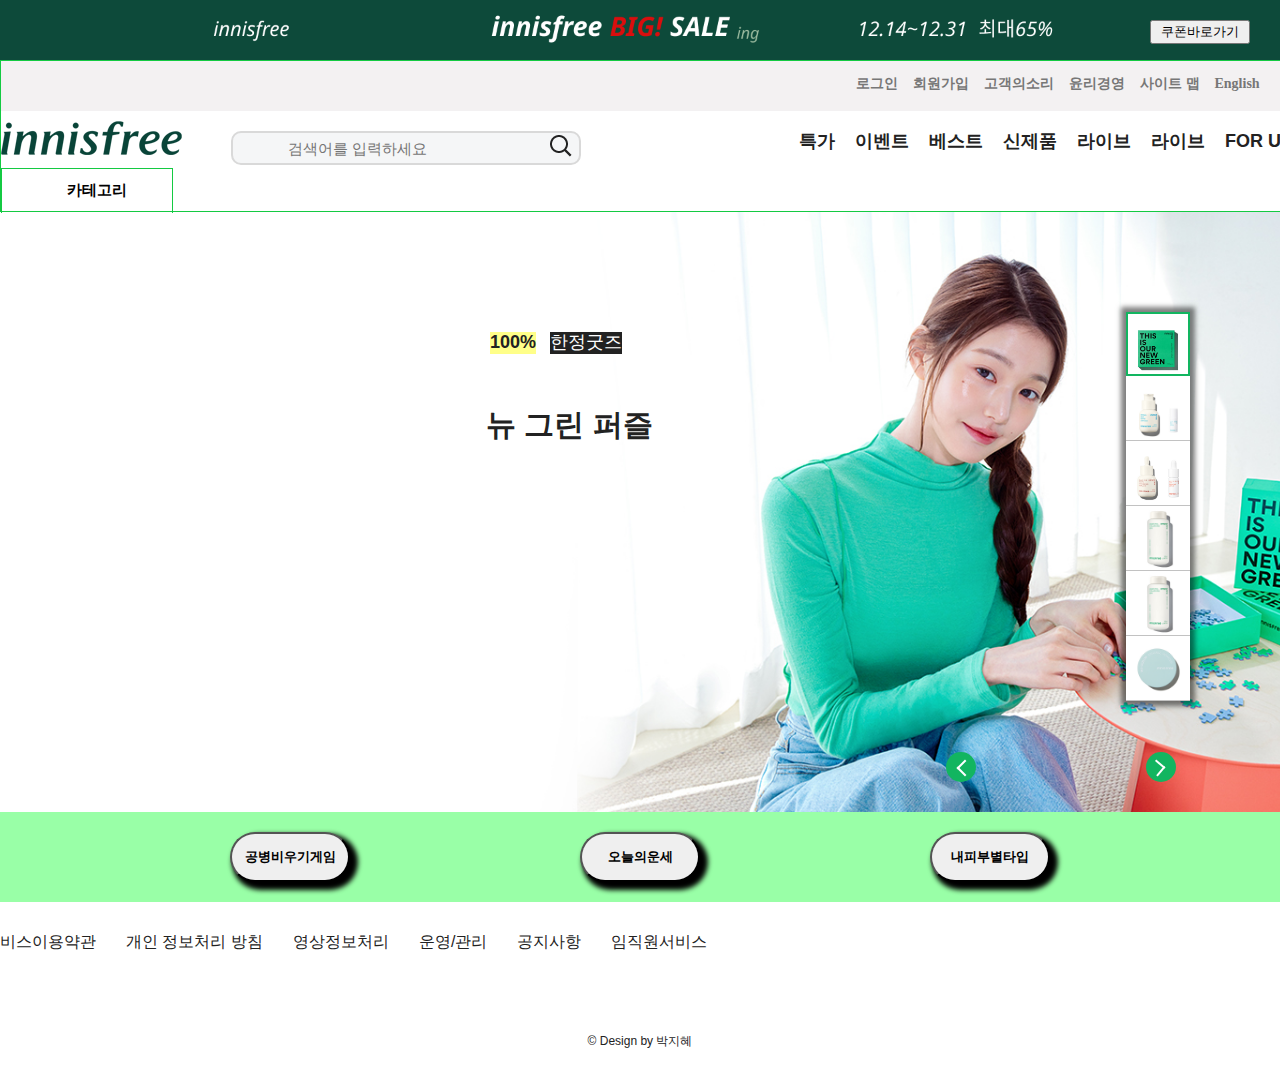
==== index.html @ afe7ece8 "innidfree 작업물" ====
<!DOCTYPE html>
<html lang="ko">
  <head>
    <meta charset="UTF-8" />
    <title>이니스프리</title>
    <link rel="stylesheet" href="./css/reset.css" />
    <link rel="stylesheet" href="./css/style.css" />
    <script src="https://code.jquery.com/jquery-1.12.4.min.js"></script>
    <script src="./js/function.js " defer></script>
    <style>
      @media screen and (max-width: 768px) {
        #wrap {
          display: none;
        }

        body:after {
          display: block;
          font-size: 24px;
          line-height: 100vh;
          text-align: center;
          content: "이 포트폴리오는 모바일을 지원하지 않습니다.";
        }
      }
    </style>
  </head>
  <body>
    <div id="wrap">
      <div class="baner">
        <a href="#">상단배너 </a>
        <button>쿠폰바로가기</button>
      </div>

      <!-- <div class="pop_up">
        <video class="video" height="180" width="288"muted autoplay loop playsinline>
          <source src="./images/video.mp4" type="video/mp4" />
        </video>
      </div>-->
      <header>
        <!-- <div class="bg_lnb"><a href="#">bg_lnb</a></div> -->

        <div class="container">
          <div class="snb-container">
            <ul class="snb">
              <li><a href="#">로그인</a></li>
              <li><a href="#">회원가입</a></li>
              <li><a href="#">고객의소리</a></li>
              <li><a href="#">윤리경영</a></li>
              <li><a href="#">사이트 맵</a></li>
              <li><a href="#">English</a></li>
            </ul>
          </div>

          <nav>
            <h1 class="logo"><a href="#">이니스프리</a></h1>

            <p class="search">
              <input
                placeholder="검색어를 입력하세요"
                type="search"
                name="id"
               value=""
              />

              <button></button>
           </p>

            <div class="main-gnb">
              <ul class="main-gnb-container">
                <li><a href="#">특가</a></li>
                <li><a href="#">이벤트</a></li>
                <li><a href="#">베스트</a></li>
                <li><a href="#">신제품</a></li>
                <li><a href="#">라이브</a></li>
                <li><a href="#">라이브</a></li>
                <li><a href="#">FOR U</a></li>
              </ul>
            </div>

            <div class="gnb-wrap">
              <a href="#"> 카테고리 </a>

              <ul class="gnb">
                <li class="type">
                  <a href="#">스킨케어</a>
                  <div class="lnb-wrap">
                    <a href="#">
                      <div class="info">
                        <p class="info-name">Best Pick</p>
                        <div class="tit-group">
                          <p class="tit-1">구달💛</p>
                          <p class="tit-2">잡티세럼</p>
                        </div>
                        <div class="price-group">
                          <p class="price-name">
                            "28,000"
                            <em>원</em>
                          </p>
                        </div>
                      </div>

                      <div class="info-img">
                        <img src="./images/이미지/32998_l_S_320.jpg" alt="#" />
                      </div>
                    </a>
                  </div>
                  <ol class="lnb">
                    <li>
                      <a href="#">
                        <span class="on">스킨/토너</span>
                      </a>
                    </li>
                    <li>
                      <a href="#"><span>에센스/세럼/앰플</span> </a>
                    </li>
                    <li>
                      <a href="#"><span>로션/크림</span></a>
                    </li>
                    <li>
                      <a href="#"><span>선케어</span></a>
                    </li>
                    <li>
                      <a href="#"><span>클렌징</span></a>
                    </li>
                    <li>
                      <a href="#"><span>팩/마스크</span></a>
                    </li>
                    <li>
                      <a href="#"><span>립/아이케어</span></a>
                    </li>
                    <li>
                      <a href="#"><span>오일/마사지</span></a>
                    </li>
                    <li>
                      <a href="#"><span>기획세트</span></a>
                    </li>
                    <li>
                      <a href="#"><span>기타</span></a>
                    </li>
                  </ol>
                </li>

                <li class="type">
                  <a href="#">메이크업</a>
                  <div class="lnb-wrap">
                    <a href="#">
                      <div class="info">
                        <p class="info-name">Best Pick</p>
                        <div class="tit-group">
                          <p class="tit-1">구달💛</p>
                          <p class="tit-2">잡티세럼</p>
                        </div>
                        <div class="price-group">
                          <p class="price-name">
                            "28,000"
                            <em>원</em>
                          </p>
                        </div>
                      </div>

                      <div class="info-img">
                        <img src="./images/이미지/29302_l_S_320.jpg" alt="#" />
                      </div>
                    </a>
                  </div>

                  <ol class="lnb">
                    <li><a href="#">매장찾기</a></li>
                    <li><a href="#">임대제안</a></li>
                  </ol>
                </li>

                <li class="type">
                  <a href="#">남성</a>
                  <div class="lnb-wrap">
                    <a href="#">
                      <div class="info">
                        <p class="info-name">Best Pick</p>
                        <div class="tit-group">
                          <p class="tit-1">구달💛</p>
                          <p class="tit-2">잡티세럼</p>
                        </div>
                        <div class="price-group">
                          <p class="price-name">
                            "28,000"
                            <em>원</em>
                          </p>
                        </div>
                      </div>

                      <div class="info-img">
                        <img src="./images/이미지/34177_p_S_320.jpg" alt="#" />
                      </div>
                    </a>
                  </div>
                  <ol class="lnb">
                    <li><a href="#">딜리버리</a></li>
                  </ol>
                </li>

                <li class="type">
                  <a href="#">헤어/바디</a>
                  <div class="lnb-wrap">
                    <a href="#">
                      <div class="info">
                        <p class="info-name">Best Pick</p>
                        <div class="tit-group">
                          <p class="tit-1">구달💛</p>
                          <p class="tit-2">잡티세럼</p>
                        </div>
                        <div class="price-group">
                          <p class="price-name">
                            "28,000"
                            <em>원</em>
                          </p>
                        </div>
                      </div>

                      <div class="info-img">
                        <img src="./images/이미지/33097_l_S_320.jpg" alt="#" />
                      </div>
                    </a>
                  </div>
                  <ol class="lnb">
                    <li><a href="#">진행 이벤트</a></li>
                    <li><a href="#">종료 이벤트</a></li>
                    <li><a href="#">당첨자 발표</a></li>
                    <li><a href="#">제휴 서비스</a></li>
                  </ol>
                </li>

                <li class="type">
                  <a href="#">기획/세트</a>
                  <div class="lnb-wrap">
                    <a href="#">
                      <div class="info">
                        <p class="info-name">Best Pick</p>
                        <div class="tit-group">
                          <p class="tit-1">구달💛</p>
                          <p class="tit-2">잡티세럼</p>
                        </div>
                        <div class="price-group">
                          <p class="price-name">
                            "28,000"
                            <em>원</em>
                          </p>
                        </div>
                      </div>

                      <div class="info-img">
                        <img src="./images/이미지/32998_l_S_320.jpg" alt="#" />
                      </div>
                    </a>
                  </div>
                  <ol class="lnb">
                    <li><a href="#">도넛극장</a></li>
                    <li><a href="#">브랜드스토리</a></li>
                    <li><a href="#">브랜드영상</a></li>
                    <li><a href="#">공지사항</a></li>
                  </ol>
                </li>

                <li class="type">
                  <a href="#">미용소품</a>
                  <div class="lnb-wrap">
                    <a href="#">
                      <div class="info">
                        <p class="info-name">Best Pick</p>
                        <div class="tit-group">
                          <p class="tit-1">구달💛</p>
                          <p class="tit-2">잡티세럼</p>
                        </div>
                        <div class="price-group">
                          <p class="price-name">
                            "28,000"
                            <em>원</em>
                          </p>
                        </div>
                      </div>

                      <div class="info-img">
                        <img src="./images/이미지/33016_l_S_320.jpg" alt="#" />
                      </div>
                    </a>
                  </div>
                  <ol class="lnb">
                    <li><a href="#">설문조사</a></li>
                    <li><a href="#">설문운영점</a></li>
                  </ol>
                </li>
              </ul>
            </div>
          </nav>
        </div>
      </header>

      <section>
        <article class="slides">
          <div class="slides">
            <div class="slides-container">
              <p>
                <a href="#" class="tit">
                  <span>
                    <strong>100%</strong>
                    <span class="tit2">한정굿즈</span>
                  </span>
                </a>
              </p>
              <p>
                <a href="#" class="tit">
                  <span>
                    <strong>100%</strong>
                    <span>시카앰플</span>
                  </span>
                </a>
              </p>
              <p>
                <a href="#" class="tit">
                  <span>
                    <strong>100%</strong>
                    <span>인핸싱 앰플</span>
                  </span>
                </a>
              </p>
              <p>
                <a href="#" class="tit">
                  <span>
                    <strong>100%</strong>
                    <span>그린티</span>
                  </span>
                </a>
              </p>
              <p>
                <a href="#" class="tit">
                  <span>
                    <strong>100%</strong>
                    <span> 히알루론산</span>
                  </span>
                </a>
              </p>
              <p><a href="#" class="tit"> </a></p>
            </div>

            <ul class="slides-pagination">
              <li class="on">
                <a href="#">스킨케어</a>
                <span><a href="#"></a></span>
              </li>
              <li><a href="#">1</a></li>
              <li><a href="#">2</a></li>
              <li><a href="#">3</a></li>
              <li><a href="#">4</a></li>
              <li><a href="#">5</a></li>
            </ul>

            <a href="#" class="slides-navigation slides-prev">이전</a>
            <a href="#" class="slides-navigation slides-next">다음</a>
          </div>

          <div class="game-center">
            <button>공병비우기게임</button>
            <button>오늘의운세</button>
            <button>내피부별타입</button>
          </div>
        </article>
      </section>

      <!-- <section>
        <article class="">
          <h1>HOT 리얼리티 제품 모아보기</h1>
          <div class="">
            <ul class="">
              <li>
                <a href="#"><img src="" alt="" /></a>
              </li>
              <li>
                <a href="#"><img src="" alt="" /></a>
              </li>
              <li>
                <a href="#"><img src="" alt="" /></a>
              </li>
              <li>
                <a href="#"><img src="" alt="" /></a>
              </li>
              <li>
                <a href="#"><img src="" alt="" /></a>
              </li>
            </ul>
            <button>10대20대핫제품</button>
          </div>
        </article>
      </section> -->

      <footer>
        <div class="footer-top">
          <ul class="footer-top-iteam">
            <li><a href="#">서비스이용약관</a></li>
            <li><a href="#">개인 정보처리 방침</a></li>
            <li><a href="#">영상정보처리 </a></li>
            <li><a href="#">운영/관리</a></li>
            <li><a href="#">공지사항</a></li>
            <li><a href="#">임직원서비스</a></li>
          </ul>
        </div>
        <address>&copy; Design by 박지혜</address>
      </footer>
    </div>
  </body>
</html>
---- css/style.css ----
@charset "UTF-8";
@keyframes fade {
  0% {
    opacity: 0;
  }
  100% {
    opacity: 1;
  }
}
#wrap {
  font-family: "SDNeoL", "notoR", "Malgun Gothic", "맑은 고딕", "돋움", sans-serif;
}
#wrap > .baner {
  position: relative;
  width: 100%;
  background-image: url(./..//images/bigsale.png);
  background-size: cover;
  background-position: center center;
  background-repeat: no-repeat;
}
#wrap > .baner > a {
  display: block;
  height: 60px;
  text-indent: -99999px;
}
#wrap > .baner > button {
  width: 100px;
  position: absolute;
  right: 30px;
  top: 50%;
  margin-top: -10px;
}
#wrap > header {
  position: relative;
}
#wrap > header > .container {
  position: relative;
  width: 100%;
  height: 150px;
  border: 1px solid #14ca42;
}
#wrap > header > .container > .snb-container {
  position: relative;
  width: 100%;
  height: 50px;
  background-color: #f3f1f2;
}
#wrap > header > .container > .snb-container > .snb {
  display: flex;
  position: absolute;
  left: 50%;
  top: 15px;
  margin-left: 200px;
}
#wrap > header > .container > .snb-container > .snb > li {
  margin-left: 15px;
}
#wrap > header > .container > .snb-container > .snb > li > a {
  display: block;
  color: #777;
  font-size: 14px;
  font-weight: 600;
  font-family: "SDNeoL", "notoR";
}
#wrap > header > .container > .snb-container > .snb > li > a:hover {
  color: #12b560;
}
#wrap > header > .container > nav {
  position: relative;
  max-width: 1280px;
  margin: 20px auto;
  background-color: #fff;
  display: flex;
}
#wrap > header > .container > nav > h1 {
  width: 200px;
  margin-top: -10px;
  background-repeat: no-repeat;
  background-image: url(./../images/logo_basic.png);
}
#wrap > header > .container > nav > h1 > a {
  display: block;
  height: 40px;
  text-indent: -999px;
}
#wrap > header > .container > nav > .search {
  position: relative;
  width: 350px;
  margin-left: 30px;
  border: none;
}
#wrap > header > .container > nav > .search > input {
  width: 100%;
  height: 34px;
  background: rgb(245, 246, 247);
  border: none;
  font-size: 15px;
  font-weight: 500;
  text-align: left;
  padding: 0px 16px 0px 55px;
  color: rgb(73, 80, 86);
  transition: background-color 200ms cubic-bezier(0.4, 0, 0.2, 1) 0s;
  -webkit-appearance: none;
     -moz-appearance: none;
          appearance: none;
  border-radius: 10px;
  border: 2px solid #d9d9d9;
}
#wrap > header > .container > nav > .search > input:focus {
  border: none;
  outline: none;
  touch-action: manipulation;
  box-shadow: 0px 5px 10px 0px rgba(0, 0, 0, 0.5);
}
#wrap > header > .container > nav > .search > button {
  position: absolute;
  top: 0;
  left: 50%;
  margin-left: 140px;
  width: 30px;
  height: 30px;
  border: none;
  background: none;
  border-radius: 20px;
  background-image: url(./../images/icon_search.png);
  background-repeat: no-repeat;
}
@media screen and (max-width: 640px) {
  #wrap > header > .container > nav > .search {
    max-width: 400px;
    left: -20px;
    top: 0;
  }
}
#wrap > header > .container > nav > .main-gnb > .main-gnb-container {
  max-width: 600px;
  display: flex;
  position: absolute;
  right: 0;
}
@media screen and (max-width: 640px) {
  #wrap > header > .container > nav > .main-gnb > .main-gnb-container {
    max-width: 400px;
    top: 60px;
  }
}
#wrap > header > .container > nav > .main-gnb > .main-gnb-container > li {
  margin-left: 20px;
  font-size: 18px;
  font-weight: 600;
}
@media screen and (max-width: 640px) {
  #wrap > header > .container > nav > .main-gnb > .main-gnb-container > li {
    margin-left: 10px;
    font-size: 14px;
  }
}
#wrap > header > .container > nav > .main-gnb > .main-gnb-container > li > a {
  display: block;
  height: 40px;
}
#wrap > header > .container > nav > .main-gnb > .main-gnb-container > li > a:hover:hover {
  color: #12b560;
}
#wrap > header > .container > nav > .gnb-wrap {
  z-index: 10;
  width: 170px;
  position: absolute;
  top: 50%;
  left: 0;
  margin-top: 20px;
  border: 1px solid #14ca42;
  border-bottom: none;
}
#wrap > header > .container > nav > .gnb-wrap > a {
  padding-left: 27px;
  line-height: 30px;
  color: #000;
  font-size: 15px;
  font-weight: 700;
}
#wrap > header > .container > nav > .gnb-wrap > a::before {
  content: "";
  display: inline-block;
  margin: 0 10px 0 0;
  background: url(https://static.oliveyoung.co.kr/pc-static-root/image/comm/ico_menu_off.png) 0 14px no-repeat;
  width: 24px;
  height: 44px;
  vertical-align: middle;
}
#wrap > header > .container > nav > .gnb-wrap > .gnb {
  z-index: 100;
  padding-top: 10px;
  background: rgba(51, 51, 51, 0.5);
  display: none;
}
#wrap > header > .container > nav > .gnb-wrap > .gnb > .type {
  margin-top: 0;
}
#wrap > header > .container > nav > .gnb-wrap > .gnb > .type > a {
  display: block;
  height: 40px;
  line-height: 35px;
  padding: 0 23px;
  font-size: 14px;
  color: #fff;
  font-weight: 700;
}
#wrap > header > .container > nav > .gnb-wrap > .gnb > .type > a:hover {
  background-color: #2f3030;
}
#wrap > header > .container > nav > .gnb-wrap > .gnb > .type > .lnb-wrap {
  display: none;
  position: absolute;
  top: 0;
  left: 0;
  margin-top: 45px;
  left: 340px;
  width: 220px;
  background-color: #fff;
  border-left: 1px solid #f4f5f7;
  border-right: 1px solid #f4f5f7;
  border-bottom: 1px solid #f4f5f7;
}
#wrap > header > .container > nav > .gnb-wrap > .gnb > .type > .lnb-wrap > a {
  display: block;
  width: 100%;
  height: 400px;
}
#wrap > header > .container > nav > .gnb-wrap > .gnb > .type > .lnb-wrap > a > .info {
  padding: 20px 30px 0;
}
#wrap > header > .container > nav > .gnb-wrap > .gnb > .type > .lnb-wrap > a > .info > .info-name {
  display: inline-block;
  margin-bottom: 18px;
  font-size: 13px;
  font-weight: 700;
  color: #222;
}
#wrap > header > .container > nav > .gnb-wrap > .gnb > .type > .lnb-wrap > a > .info > .tit-group {
  margin-bottom: 7px;
}
#wrap > header > .container > nav > .gnb-wrap > .gnb > .type > .lnb-wrap > a > .info > .tit-group > .tit-1 {
  width: 173px;
  height: 25px;
  margin-bottom: 5px;
  font-size: 20px;
  font-weight: 700;
  color: #333;
  line-height: 1.3;
  overflow: hidden;
}
#wrap > header > .container > nav > .gnb-wrap > .gnb > .type > .lnb-wrap > a > .info > .tit-group > .tit-2 {
  width: 173px;
  height: 22px;
  font-size: 16px;
  color: #333;
  line-height: 1.4;
  overflow: hidden;
}
#wrap > header > .container > nav > .gnb-wrap > .gnb > .type > .lnb-wrap > a > .info > .price-group > .price-name {
  font-size: 24px;
  color: #e02020;
  font-weight: 700;
}
#wrap > header > .container > nav > .gnb-wrap > .gnb > .type > .lnb-wrap > a > .info > .price-group > .price-name > em {
  font-size: 14px;
}
#wrap > header > .container > nav > .gnb-wrap > .gnb > .type > .lnb-wrap > a > .info-img > img {
  display: block;
  max-width: 170px;
  max-height: 203px;
}
#wrap > header > .container > nav > .gnb-wrap > .gnb > .type > .lnb {
  display: none;
  position: absolute;
  top: 45px;
  left: 50%;
  width: 170px;
  height: 370px;
  background-color: rgba(255, 255, 255, 0.5);
  border-right: 1px solid #f4f5f7;
  border-bottom: 1px solid #f4f5f7;
  padding: 15px 0;
  margin-left: 85px;
}
#wrap > header > .container > nav > .gnb-wrap > .gnb > .type > .lnb > li {
  padding-left: 24px;
}
#wrap > header > .container > nav > .gnb-wrap > .gnb > .type > .lnb > li > a {
  display: block;
  height: 27px;
  letter-spacing: 1px;
  line-height: 27px;
  font-size: 14px;
  font-weight: 800;
  color: #000000;
}
#wrap > header > .container > nav > .gnb-wrap > .gnb > .type > .lnb > li > a:hover {
  display: inline-block;
  border-bottom: 1px solid #757d86;
}
#wrap > section {
  width: 100%;
  height: 700px;
  z-index: -1;
}
#wrap > section .slides {
  position: relative;
  width: 100%;
  height: 600px;
}
#wrap > section .slides > .slides-container {
  z-index: -1;
  width: 100%;
}
#wrap > section .slides > .slides-container > p {
  display: none;
  position: absolute;
  left: 0;
  top: 0;
  width: 100%;
  background-position: center center;
  background-size: cover;
  background-repeat: no-repeat;
}
#wrap > section .slides > .slides-container > p:nth-child(1) {
  display: block;
  background-image: url(./../images/이미지/BM11_393_left_pc.jpg);
}
#wrap > section .slides > .slides-container > p:nth-child(2) {
  background-image: url(./../images/새로워진이니스프리/BM11_394_left_pc.jpg);
}
#wrap > section .slides > .slides-container > p:nth-child(3) {
  background-image: url(./../images/새로워진이니스프리/BM11_395_left_pc.jpg);
}
#wrap > section .slides > .slides-container > p:nth-child(4) {
  background-image: url(./../images/이미지/BM11_269_left_pc.jpg);
}
#wrap > section .slides > .slides-container > p:nth-child(5) {
  background-image: url(./../images/새로워진이니스프리/이니스프리.png);
  background-position: center -30px;
}
#wrap > section .slides > .slides-container > p:nth-child(6) {
  background-image: url(./../images/새로워진이니스프리/001.png);
}
#wrap > section .slides > .slides-container > p > a {
  display: block;
  height: 600px;
}
#wrap > section .slides > .slides-container > p > .tit {
  z-index: 100;
  position: relative;
  left: 50%;
  width: 200px;
  margin-left: -150px;
  font-size: 18px;
}
#wrap > section .slides > .slides-container > p > .tit > span {
  width: 100%;
  position: absolute;
  top: 20%;
}
#wrap > section .slides > .slides-container > p > .tit > span > strong {
  position: absolute;
  top: 0;
  left: 0;
  background: #ffff89;
  color: #222;
}
#wrap > section .slides > .slides-container > p > .tit > span > span {
  position: absolute;
  top: 0;
  left: 60px;
  background: #222;
  color: #fff;
}
#wrap > section .slides > .slides-container > p > .tit > span > .tit2:after {
  width: 180px;
  position: absolute;
  left: 50%;
  top: 70px;
  margin-left: -100px;
  font-size: 30px;
  font-weight: 800;
  color: #222;
  line-height: 46px;
  content: "뉴 그린 퍼즐";
}
#wrap > section .slides > .slides-pagination {
  position: absolute;
  right: 90px;
  top: 50%;
  margin-top: -200px;
  box-shadow: 0 0 5px 5px rgba(0, 0, 0, 0.5);
}
#wrap > section .slides > .slides-pagination > li {
  width: 64px;
  background-size: cover;
}
#wrap > section .slides > .slides-pagination > li:nth-of-type(1) {
  background-image: url(./../images/새로워진이니스프리/34416_l_S_250.jpg);
}
#wrap > section .slides > .slides-pagination > li:nth-of-type(2) {
  background-image: url(./../images/새로워진이니스프리/34505_p_S_320.jpg);
}
#wrap > section .slides > .slides-pagination > li:nth-of-type(3) {
  background-image: url(./../images/새로워진이니스프리/34496_p_S_450.jpg);
}
#wrap > section .slides > .slides-pagination > li:nth-of-type(4) {
  background-image: url(./../images/새로워진이니스프리/34508_l_S_320.jpg);
}
#wrap > section .slides > .slides-pagination > li:nth-of-type(5) {
  background-image: url(./../images/새로워진이니스프리/34508_l_S_320.jpg);
}
#wrap > section .slides > .slides-pagination > li:nth-of-type(6) {
  background-image: url(./../images/새로워진이니스프리/34517_l_S_320.jpg);
}
#wrap > section .slides > .slides-pagination > li > a {
  display: block;
  height: 64px;
  border-bottom: 1px solid #c2c2c2;
  text-indent: -9999px;
}
#wrap > section .slides > .slides-pagination > li.on > a, #wrap > section .slides > .slides-pagination > li:hover > a {
  border: 2px solid #12b560;
  box-sizing: border-box;
}
#wrap > section .slides > .slides-navigation {
  position: relative;
  left: 50%;
  top: 90%;
  margin-left: 250px;
  display: block;
  z-index: 100;
}
#wrap > section .slides > .slides-navigation.slides-prev {
  position: absolute;
  left: 70%;
  margin-left: 50px;
  text-indent: -9999px;
  width: 30px;
  height: 30px;
  border-radius: 20px;
  background-color: #12b560;
}
#wrap > section .slides > .slides-navigation.slides-prev.on, #wrap > section .slides > .slides-navigation.slides-prev:hover {
  background-color: #0d4a3a;
}
#wrap > section .slides > .slides-navigation.slides-prev::before {
  content: "";
  position: absolute;
  top: 10px;
  left: 13px;
  border-style: solid;
  border-width: 0px 0px 2px 2px;
  z-index: 9;
  width: 10px;
  height: 10px;
  transform: rotate(45deg);
  border-color: #fff;
}
#wrap > section .slides > .slides-navigation.slides-next {
  position: absolute;
  left: 70%;
  text-indent: -9999px;
  width: 30px;
  height: 30px;
  border-radius: 20px;
  background-color: #12b560;
  text-indent: -9999px;
}
#wrap > section .slides > .slides-navigation.slides-next.on, #wrap > section .slides > .slides-navigation.slides-next:hover {
  background-color: #0d4a3a;
}
#wrap > section .slides > .slides-navigation.slides-next::before {
  content: "";
  position: absolute;
  top: 10px;
  left: 5px;
  border-style: solid;
  border-width: 0px 0px 2px 2px;
  z-index: 9;
  width: 10px;
  height: 10px;
  transform: rotate(220deg);
  border-color: #fff;
  outline: none;
  cursor: pointer;
  color: transparent;
  font-size: 0;
}
#wrap > section .slides > .game-center {
  z-index: -2;
  height: 90px;
  display: flex;
  justify-content: space-evenly;
  background: rgba(51, 255, 80, 0.5);
}
#wrap > section .slides > .game-center > button {
  z-index: 100;
  box-shadow: 5px 5px 5px 3px;
  margin-top: 20px;
  width: 120px;
  height: 50px;
  font-weight: 800;
  border-radius: 30px;
}
#wrap > section .slides > .game-center > button:hover {
  color: #12b560;
}
#wrap > footer {
  height: 100px;
}
#wrap > footer > .footer-top {
  display: flex;
  justify-content: space-between;
  align-items: center;
  height: 64px;
  min-width: 1024px;
  max-width: 1280px;
  margin: 20px auto;
}
#wrap > footer > .footer-top > .footer-top-iteam {
  padding: 15px 0 15px 0;
  margin-left: -16px;
  display: flex;
  font-size: 16px;
}
#wrap > footer > .footer-top > .footer-top-iteam > li {
  margin-right: 30px;
}
#wrap > footer > .footer-top > .footer-top-iteam > li > a {
  display: block;
  height: 64px;
}
#wrap > footer > address {
  height: 50px;
  line-height: 50px;
  text-align: center;
}/*# sourceMappingURL=style.css.map */
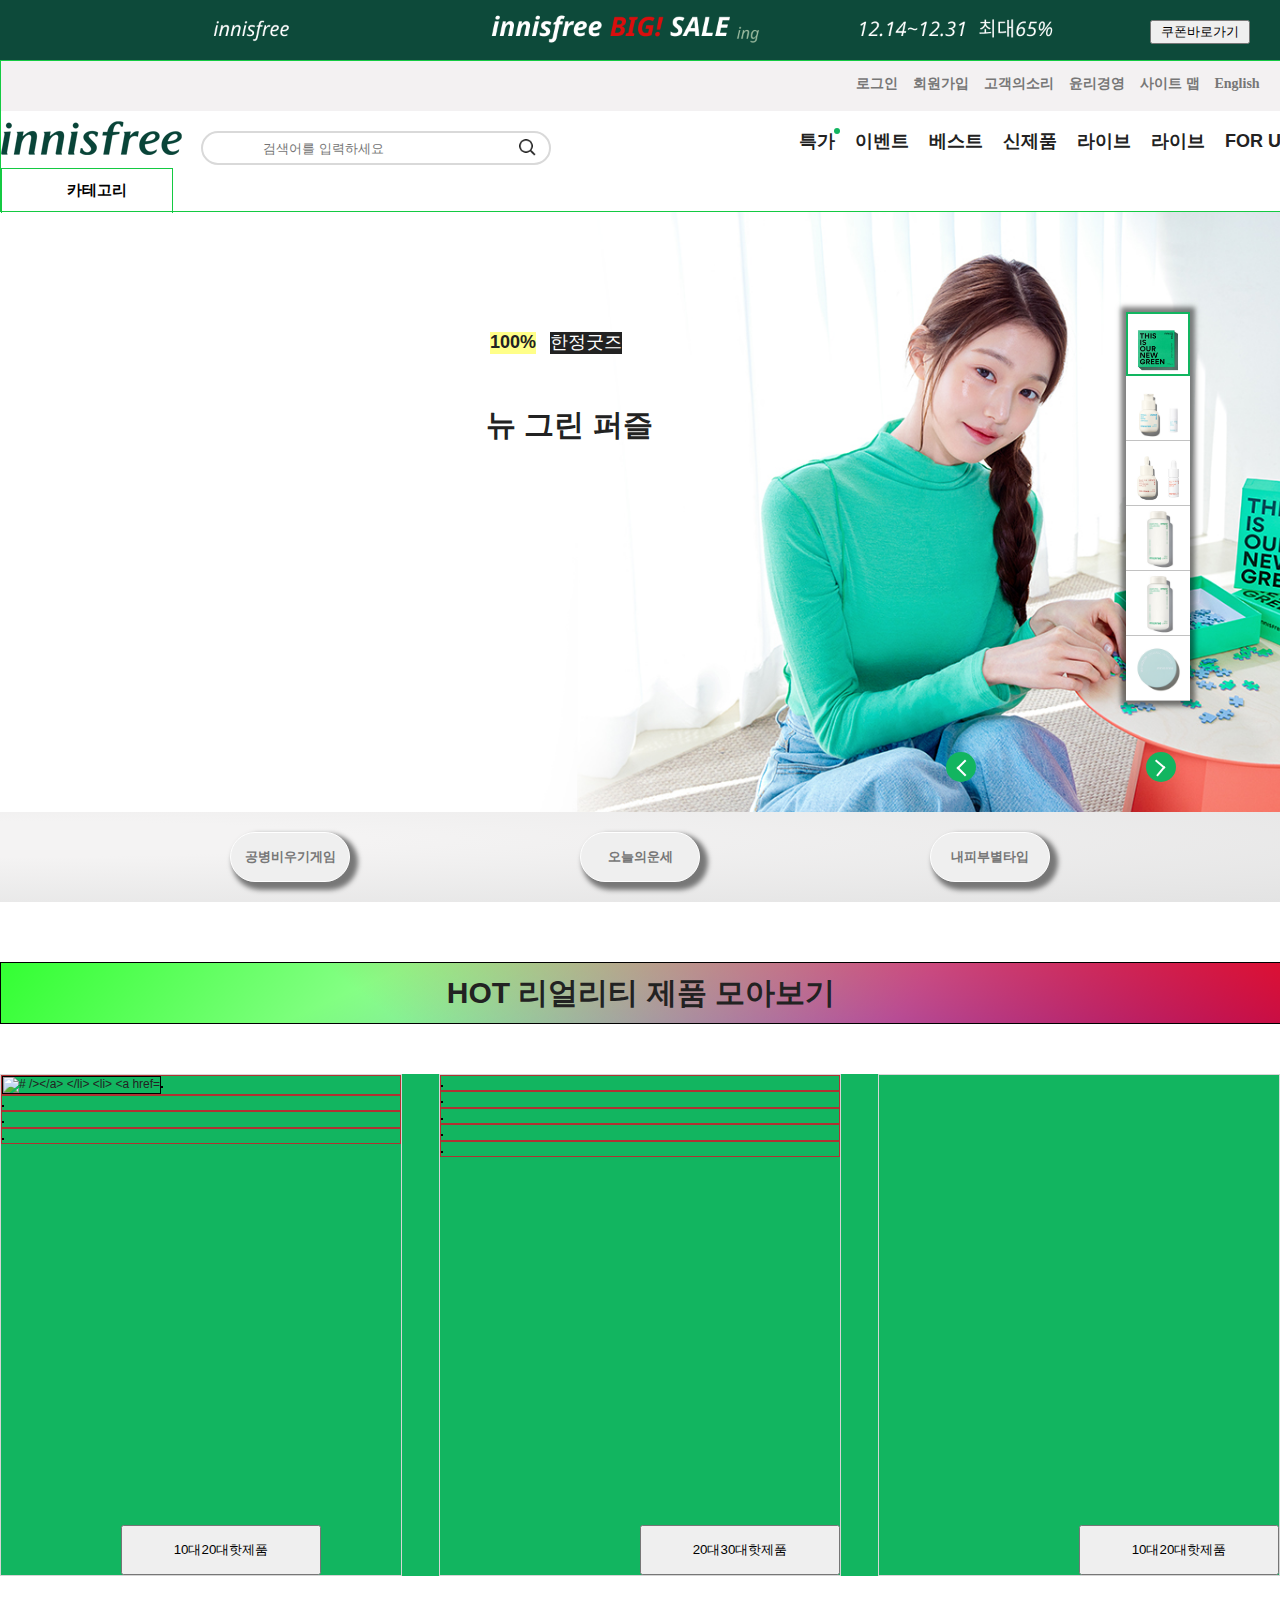
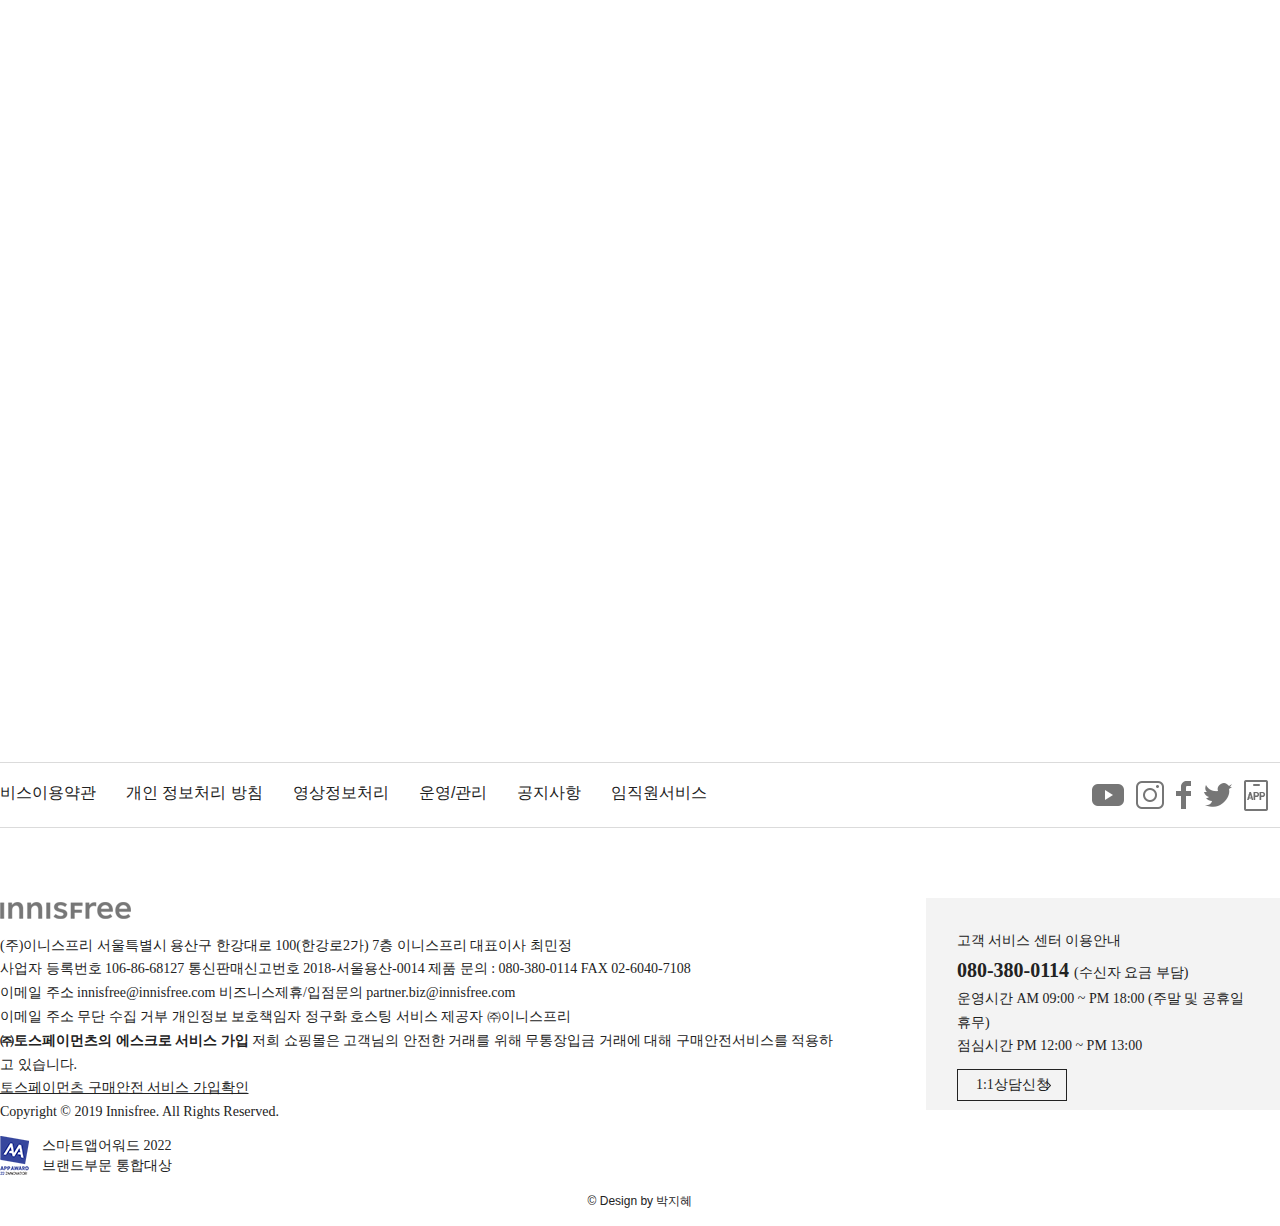
==== commit 18d90b1a: "0.3/15 수정" ====
--- a/index.html
+++ b/index.html
@@ -60,13 +60,12 @@
                 name="id"
                value=""
               />
-
               <button></button>
            </p>
 
             <div class="main-gnb">
               <ul class="main-gnb-container">
-                <li><a href="#">특가</a></li>
+                <li><a href="#">특가</a><span class="hit"></span></li>
                 <li><a href="#">이벤트</a></li>
                 <li><a href="#">베스트</a></li>
                 <li><a href="#">신제품</a></li>
@@ -87,7 +86,7 @@
                       <div class="info">
                         <p class="info-name">Best Pick</p>
                         <div class="tit-group">
-                          <p class="tit-1">구달💛</p>
+                          <p class="tit-1">크림💛</p>
                           <p class="tit-2">잡티세럼</p>
                         </div>
                         <div class="price-group">
@@ -293,6 +292,7 @@
         </div>
       </header>
 
+      <!-- 메인슬라이드 이미지 변경예정참조-->
       <section>
         <article class="slides">
           <div class="slides">
@@ -364,11 +364,56 @@
         </article>
       </section>
 
-      <!-- <section>
-        <article class="">
-          <h1>HOT 리얼리티 제품 모아보기</h1>
-          <div class="">
-            <ul class="">
+
+      <!-- 나이별 선호도 리얼이티 제품-->
+
+      <section class="hot-real-list">
+        <h1>HOT 리얼리티 제품 모아보기</h1>
+        <article class="container">
+          
+
+          <div class="early">
+            <ul class="list-container">
+              <li>
+                <a href="#"><img src="./images/새로워진이니스프리/34116_p_S_320.jpg" alt="# /></a>
+              </li>
+              <li>
+                <a href="#"><img src="" alt="" /></a>
+              </li>
+              <li>
+                <a href="#"><img src="" alt="" /></a>
+              </li>
+              <li>
+                <a href="#"><img src="" alt="" /></a>
+              </li>
+              <li>
+                <a href="#"><img src="" alt="" /></a>
+              </li>
+               </ul>
+             <button>10대20대핫제품</button> 
+          </div>
+          <div class="mid">
+            <ul class="list-container">
+              <li>
+                <a href="#"><img src="" alt="" /></a>
+              </li>
+              <li>
+                <a href="#"><img src="" alt="" /></a>
+              </li>
+              <li>
+                <a href="#"><img src="" alt="" /></a>
+              </li>
+              <li>
+                <a href="#"><img src="" alt="" /></a>
+              </li>
+              <li>
+                <a href="#"><img src="" alt="" /></a>
+              </li>
+            </ul>
+            <button>20대30대핫제품</button>
+          </div>
+          <div class="late">
+            <ul class="list-container">
               <li>
                 <a href="#"><img src="" alt="" /></a>
               </li>
@@ -388,10 +433,22 @@
             <button>10대20대핫제품</button>
           </div>
         </article>
-      </section> -->
+      </section> 
+
+      <!-- 나도이니스프리하다 -->
+      <section class="">
+        <article class="">
+          <div class="slides">
+            
+
+          </div>
+        </article>
+      </section>
+
 
       <footer>
         <div class="footer-top">
+          <div class="footer-top-container">
           <ul class="footer-top-iteam">
             <li><a href="#">서비스이용약관</a></li>
             <li><a href="#">개인 정보처리 방침</a></li>
@@ -400,6 +457,46 @@
             <li><a href="#">공지사항</a></li>
             <li><a href="#">임직원서비스</a></li>
           </ul>
+         
+          <div class="ftsns">
+            <span class="youtube"><a href="#">youtube</a></span>
+            <span class="Instagram"><a href="https://www.instagram.com/innisfreeofficial/" target="_blank">인스타그램</a></span>
+            <span class="Facebook"><a href="#">페이스북</a></span>
+            <span class="Twitter"><a href="#">트위터</a></span>
+            <span class="App"><a href="#">앱</a></span>
+            </div>
+          </div>
+        </div>
+        <div class="footer-bottom">
+          <div class="footer-bottom-container">
+            <div class="footer-bottom-iteam">
+              <h2><a href="#">footer-logo</a></h2>
+             <dl>
+              <dt></dt>
+              <dd>(주)이니스프리 서울특별시 용산구 한강대로 100(한강로2가) 7층 이니스프리 대표이사 최민정</dd>
+              <dd>사업자 등록번호 106-86-68127 통신판매신고번호 2018-서울용산-0014 제품 문의 : 080-380-0114 FAX 02-6040-7108</dd>
+              <dd>이메일 주소 innisfree@innisfree.com 비즈니스제휴/입점문의 partner.biz@innisfree.com
+              </dd>
+              <dd>이메일 주소 무단 수집 거부 개인정보 보호책임자 정구화 호스팅 서비스 제공자 ㈜이니스프리</dd>
+              <dd><strong>㈜토스페이먼츠의 에스크로 서비스 가입</strong>  저희 쇼핑몰은 고객님의 안전한 거래를 위해 무통장입금 거래에 대해 구매안전서비스를 적용하고 있습니다.</dd>
+             </dl>
+             <p><a href="#">토스페이먼츠 구매안전 서비스 가입확인</a></p>
+             <span>Copyright © 2019 Innisfree. All Rights Reserved.</span>
+             <p class="awards" >스마트앱어워드 2022<br>
+              브랜드부문 통합대상</p>
+            </div>
+            <div class="service-center">
+              <dl>
+                <dt>고객 서비스 센터 이용안내</dt>
+                <dd><a href="#" type=""><strong>080-380-0114</strong> </a>(수신자 요금 부담)</dd>
+                <dd>운영시간 AM 09:00 ~ PM 18:00 (주말 및 공휴일 휴무)</dd>
+                <dd>점심시간 PM 12:00 ~ PM 13:00</dd>
+              </dl>
+              <p class="btn-service" >
+                <a href="#">1:1상담신청</a>
+              </p>
+            </div>
+          </div>
         </div>
         <address>&copy; Design by 박지혜</address>
       </footer>
--- a/css/style.css
+++ b/css/style.css
@@ -9,6 +9,8 @@
 }
 #wrap {
   font-family: "SDNeoL", "notoR", "Malgun Gothic", "맑은 고딕", "돋움", sans-serif;
+  /* 메인  슬라이드*/
+  /* 나이병 선호도  리얼리티 */
 }
 #wrap > .baner {
   position: relative;
@@ -85,26 +87,14 @@
 }
 #wrap > header > .container > nav > .search {
   position: relative;
+}
+#wrap > header > .container > nav > .search > input {
   width: 350px;
-  margin-left: 30px;
-  border: none;
-}
-#wrap > header > .container > nav > .search > input {
-  width: 100%;
   height: 34px;
-  background: rgb(245, 246, 247);
-  border: none;
-  font-size: 15px;
-  font-weight: 500;
-  text-align: left;
-  padding: 0px 16px 0px 55px;
-  color: rgb(73, 80, 86);
-  transition: background-color 200ms cubic-bezier(0.4, 0, 0.2, 1) 0s;
-  -webkit-appearance: none;
-     -moz-appearance: none;
-          appearance: none;
-  border-radius: 10px;
+  padding-left: 60px;
   border: 2px solid #d9d9d9;
+  border-radius: 21px;
+  overflow: hidden;
 }
 #wrap > header > .container > nav > .search > input:focus {
   border: none;
@@ -114,16 +104,17 @@
 }
 #wrap > header > .container > nav > .search > button {
   position: absolute;
-  top: 0;
-  left: 50%;
+  left: 50%;
+  top: 5px;
   margin-left: 140px;
-  width: 30px;
-  height: 30px;
+  width: 23px;
+  height: 23px;
   border: none;
   background: none;
   border-radius: 20px;
   background-image: url(./../images/icon_search.png);
   background-repeat: no-repeat;
+  background-size: cover;
 }
 @media screen and (max-width: 640px) {
   #wrap > header > .container > nav > .search {
@@ -161,6 +152,15 @@
 }
 #wrap > header > .container > nav > .main-gnb > .main-gnb-container > li > a:hover:hover {
   color: #12b560;
+}
+#wrap > header > .container > nav > .main-gnb > .main-gnb-container > li > .hit {
+  position: absolute;
+  top: -3px;
+  left: 55px;
+  width: 6px;
+  height: 6px;
+  background-color: #12b560;
+  border-radius: 50%;
 }
 #wrap > header > .container > nav > .gnb-wrap {
   z-index: 10;
@@ -309,6 +309,7 @@
   position: relative;
   width: 100%;
   height: 600px;
+  /*  게임*/
 }
 #wrap > section .slides > .slides-container {
   z-index: -1;
@@ -495,44 +496,243 @@
   height: 90px;
   display: flex;
   justify-content: space-evenly;
-  background: rgba(51, 255, 80, 0.5);
+  background: radial-gradient(at 0% 30%, #f4f3f3 20%, #E3E3E3 100%);
 }
 #wrap > section .slides > .game-center > button {
-  z-index: 100;
+  border: 1px solid #fff;
   box-shadow: 5px 5px 5px 3px;
   margin-top: 20px;
   width: 120px;
   height: 50px;
   font-weight: 800;
   border-radius: 30px;
+  color: #777;
 }
 #wrap > section .slides > .game-center > button:hover {
-  color: #12b560;
+  background-color: #ced0d2;
+  border: 1px solid #777;
+}
+#wrap > .hot-real-list > h1 {
+  width: 1280px;
+  height: 60px;
+  margin: 50px auto;
+  font-size: 30px;
+  line-height: 60px;
+  text-align: center;
+  border: 1px solid #000;
+  background: linear-gradient(217deg, rgba(255, 0, 0, 0.8), rgba(255, 0, 0, 0) 70.71%), linear-gradient(127deg, rgba(0, 255, 0, 0.8), rgba(0, 255, 0, 0) 70.71%), linear-gradient(336deg, rgba(0, 0, 255, 0.8), rgba(0, 0, 255, 0) 70.71%);
+}
+#wrap > .hot-real-list > .container {
+  width: 1280px;
+  margin: 0 auto;
+  display: flex;
+  justify-content: space-between;
+  align-items: center;
+  background-color: #12b560;
+}
+#wrap > .hot-real-list > .container > .early {
+  position: relative;
+  width: 400px;
+  height: 500px;
+  border: 1px solid #d5d5d5;
+}
+#wrap > .hot-real-list > .container > .early > .list-container > li {
+  border: 1px solid #b03232;
+}
+#wrap > .hot-real-list > .container > .early > .list-container > li > a > img {
+  width: 80px;
+  border: 1px solid #000;
+}
+#wrap > .hot-real-list > .container > .early > button {
+  width: 200px;
+  height: 50px;
+  position: absolute;
+  left: 30%;
+  bottom: 0;
+}
+#wrap > .hot-real-list > .container > .mid {
+  position: relative;
+  width: 400px;
+  height: 500px;
+  border: 1px solid #d5d5d5;
+}
+#wrap > .hot-real-list > .container > .mid > .list-container > li {
+  border: 1px solid #b03232;
+}
+#wrap > .hot-real-list > .container > .mid > .list-container > li > a > img {
+  width: 80px;
+  border: 1px solid #000;
+}
+#wrap > .hot-real-list > .container > .mid > button {
+  width: 200px;
+  height: 50px;
+  position: absolute;
+  left: 50%;
+  bottom: 0;
+}
+#wrap > .hot-real-list > .container > .late {
+  position: relative;
+  width: 400px;
+  height: 500px;
+  border: 1px solid #d5d5d5;
+}
+#wrap > .hot-real-list > .container > .late > button {
+  width: 200px;
+  height: 50px;
+  position: absolute;
+  left: 50%;
+  bottom: 0;
+}
+#wrap > .hot-real-list > .container.list-container > li > a {
+  display: block;
+  height: 30px;
+}
+#wrap > .hot-real-list > .container.list-container > li > a > img {
+  width: 50px;
+}
+#wrap > .hot-real-list > .container button {
+  width: 200px;
+  height: 50px;
+  position: absolute;
+  left: 50%;
 }
 #wrap > footer {
   height: 100px;
+  border-top: 1px solid #dbdbdb;
 }
 #wrap > footer > .footer-top {
+  border-bottom: 1px solid #dbdbdb;
+}
+#wrap > footer > .footer-top > .footer-top-container {
   display: flex;
   justify-content: space-between;
   align-items: center;
   height: 64px;
   min-width: 1024px;
   max-width: 1280px;
-  margin: 20px auto;
-}
-#wrap > footer > .footer-top > .footer-top-iteam {
+  line-height: 60px;
+  margin: 0 auto;
+}
+#wrap > footer > .footer-top > .footer-top-container > .footer-top-iteam {
   padding: 15px 0 15px 0;
   margin-left: -16px;
   display: flex;
   font-size: 16px;
 }
-#wrap > footer > .footer-top > .footer-top-iteam > li {
+#wrap > footer > .footer-top > .footer-top-container > .footer-top-iteam > li {
   margin-right: 30px;
 }
-#wrap > footer > .footer-top > .footer-top-iteam > li > a {
+#wrap > footer > .footer-top > .footer-top-container > .footer-top-iteam > li > a {
   display: block;
   height: 64px;
+}
+#wrap > footer > .footer-top > .footer-top-container > .ftsns {
+  width: 200px;
+  display: flex;
+  justify-content: space-evenly;
+  align-items: center;
+  opacity: 0.8;
+}
+#wrap > footer > .footer-top > .footer-top-container > .ftsns > .youtube {
+  width: 32px;
+  height: 22px;
+}
+#wrap > footer > .footer-top > .footer-top-container > .ftsns > .youtube > a {
+  display: block;
+  background-image: url(./../images/icon_youtube.png);
+  background-repeat: no-repeat;
+  text-indent: -99999px;
+}
+#wrap > footer > .footer-top > .footer-top-container > .ftsns > .Instagram {
+  width: 28px;
+  height: 28px;
+}
+#wrap > footer > .footer-top > .footer-top-container > .ftsns > .Instagram > a {
+  display: block;
+  background: url(./../images/icon_instagram.png);
+  background-repeat: no-repeat;
+  text-indent: -9999px;
+}
+#wrap > footer > .footer-top > .footer-top-container > .ftsns > .Facebook {
+  width: 15px;
+  height: 28px;
+}
+#wrap > footer > .footer-top > .footer-top-container > .ftsns > .Facebook > a {
+  display: block;
+  background-image: url(./../images/icon_facebook.png);
+  background-repeat: no-repeat;
+  text-indent: -9999px;
+}
+#wrap > footer > .footer-top > .footer-top-container > .ftsns > .Twitter {
+  width: 28px;
+  height: 24px;
+}
+#wrap > footer > .footer-top > .footer-top-container > .ftsns > .Twitter > a {
+  display: block;
+  background-image: url(./../images/icon_twitter.png);
+  background-repeat: no-repeat;
+  text-indent: -9999px;
+}
+#wrap > footer > .footer-top > .footer-top-container > .ftsns > .App {
+  width: 24px;
+  height: 31px;
+}
+#wrap > footer > .footer-top > .footer-top-container > .ftsns > .App > a {
+  display: block;
+  background-image: url(./../images/icon_app.png);
+  background-repeat: no-repeat;
+  text-indent: -9999px;
+}
+#wrap > footer > .footer-bottom {
+  max-width: 1280px;
+  padding: 54px 0 0;
+  margin: 0 auto;
+}
+#wrap > footer > .footer-bottom > .footer-bottom-container {
+  display: flex;
+  overflow: hidden;
+  margin: 16px 0 0;
+  font: 14px/1.7 "SDNeoL", "notoL";
+}
+#wrap > footer > .footer-bottom > .footer-bottom-container > .footer-bottom-iteam > h2 {
+  background-image: url(./../images/logo_footer.png);
+  background-repeat: no-repeat;
+}
+#wrap > footer > .footer-bottom > .footer-bottom-container > .footer-bottom-iteam > h2 > a {
+  display: block;
+  text-indent: -99999px;
+}
+#wrap > footer > .footer-bottom > .footer-bottom-container > .footer-bottom-iteam > p > a {
+  text-decoration: underline;
+}
+#wrap > footer > .footer-bottom > .footer-bottom-container > .footer-bottom-iteam > .awards {
+  padding-left: 42px;
+  margin-top: 12px;
+  line-height: 20px;
+  background: url(./../images/awards_footer.png) no-repeat left top;
+}
+#wrap > footer > .footer-bottom > .footer-bottom-container > .service-center {
+  width: 380px;
+  height: 212px;
+  margin-left: 90px;
+  padding: 31px 31px;
+  background: #f3f3f3;
+  box-sizing: border-box;
+}
+#wrap > footer > .footer-bottom > .footer-bottom-container > .service-center > dl > dd > a {
+  font-size: 20px;
+}
+#wrap > footer > .footer-bottom > .footer-bottom-container > .service-center > .btn-service {
+  display: flex;
+  align-items: center;
+  width: 110px;
+  height: 32px;
+  margin-top: 11px;
+  color: #2f2f2f;
+  border: 1px solid #222;
+  box-sizing: border-box;
+  padding-left: 18px;
+  background: url(./../images/arw_link_bs.png) no-repeat right 15px center;
 }
 #wrap > footer > address {
   height: 50px;
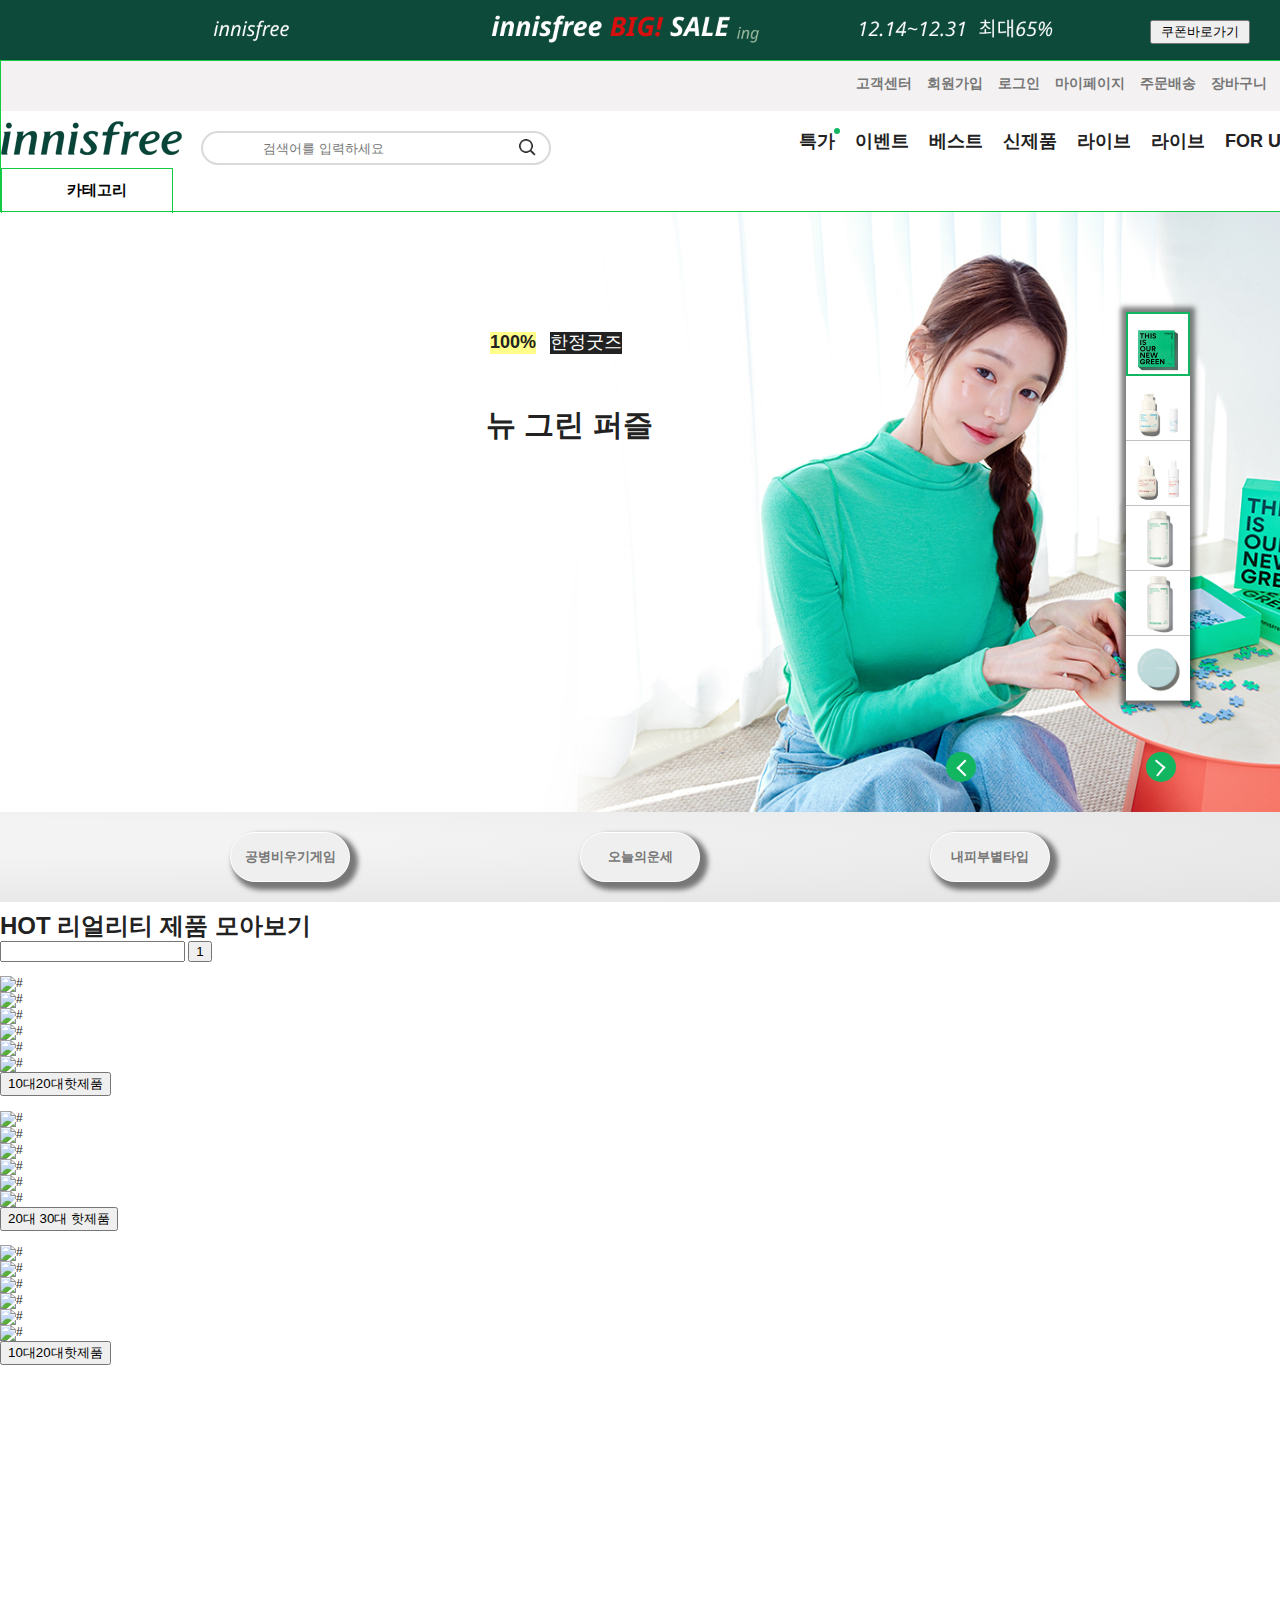
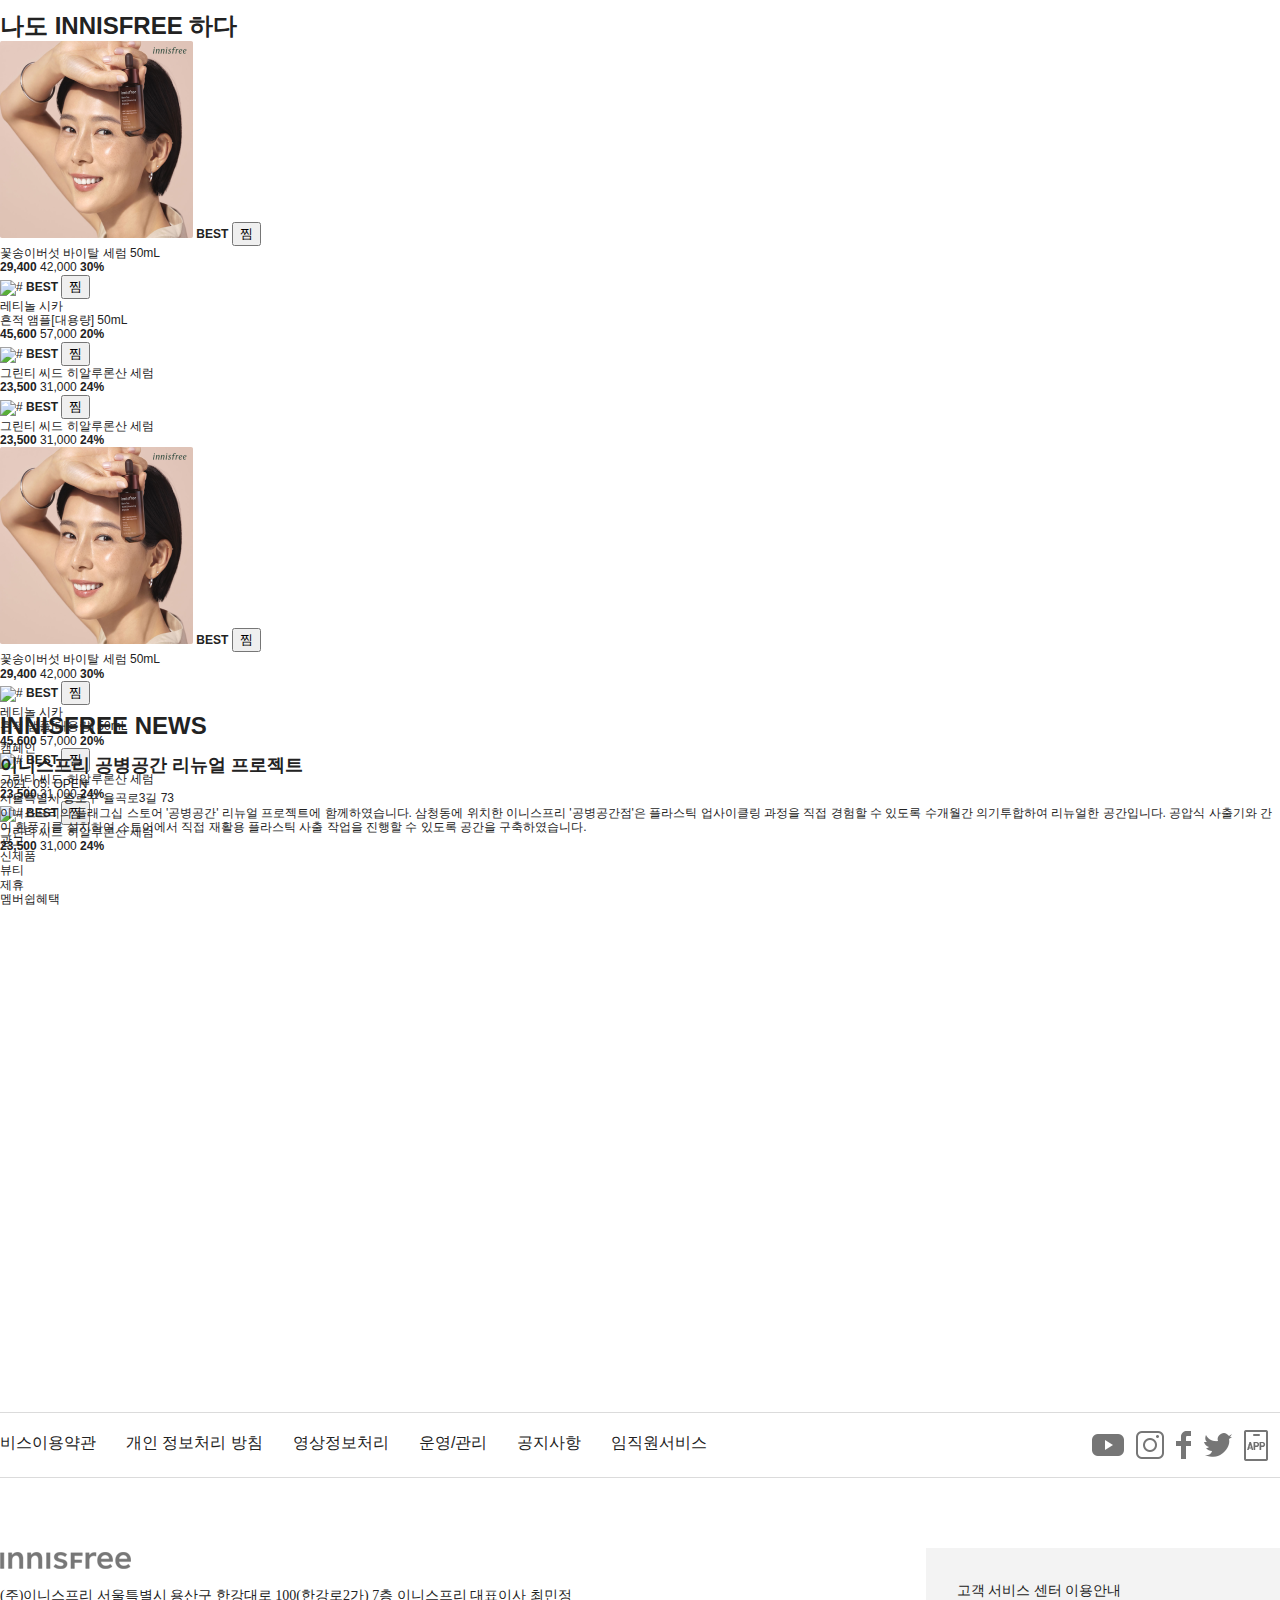
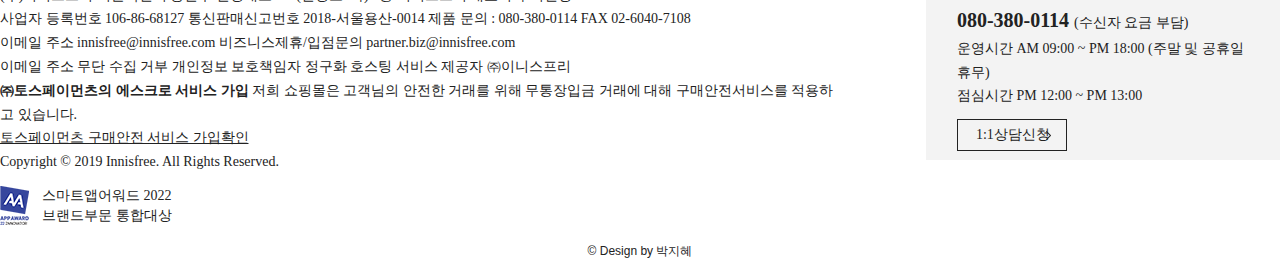
==== commit 3f9b7a83: "Add files via upload" ====
--- a/index.html
+++ b/index.html
@@ -5,6 +5,8 @@
     <title>이니스프리</title>
     <link rel="stylesheet" href="./css/reset.css" />
     <link rel="stylesheet" href="./css/style.css" />
+
+
     <script src="https://code.jquery.com/jquery-1.12.4.min.js"></script>
     <script src="./js/function.js " defer></script>
     <style>
@@ -41,12 +43,12 @@
         <div class="container">
           <div class="snb-container">
             <ul class="snb">
+              <li><a href="#">고객센터</a></li>
+              <li><a href="#">회원가입</a></li>
               <li><a href="#">로그인</a></li>
-              <li><a href="#">회원가입</a></li>
-              <li><a href="#">고객의소리</a></li>
-              <li><a href="#">윤리경영</a></li>
-              <li><a href="#">사이트 맵</a></li>
-              <li><a href="#">English</a></li>
+              <li><a href="#">마이페이지</a></li>
+              <li><a href="#">주문배송</a></li>
+              <li><a href="#">장바구니</a></li>
             </ul>
           </div>
 
@@ -98,7 +100,7 @@
                       </div>
 
                       <div class="info-img">
-                        <img src="./images/이미지/32998_l_S_320.jpg" alt="#" />
+                        <img src="./images/image/32998_l_S_320.jpg" alt="#" />
                       </div>
                     </a>
                   </div>
@@ -145,7 +147,7 @@
                       <div class="info">
                         <p class="info-name">Best Pick</p>
                         <div class="tit-group">
-                          <p class="tit-1">구달💛</p>
+                          <p class="tit-1">크림💛</p>
                           <p class="tit-2">잡티세럼</p>
                         </div>
                         <div class="price-group">
@@ -157,14 +159,16 @@
                       </div>
 
                       <div class="info-img">
-                        <img src="./images/이미지/29302_l_S_320.jpg" alt="#" />
+                        <img src="./images/image/29302_l_S_320.jpg" alt="#" />
                       </div>
                     </a>
                   </div>
 
                   <ol class="lnb">
-                    <li><a href="#">매장찾기</a></li>
-                    <li><a href="#">임대제안</a></li>
+                    <li><a href="#">페이스메이크럽</a></li>
+                    <li><a href="#">아이메이크업</a></li>
+                    <li><a href="#">립메이크업</a></li>
+                    <li><a href="#">네일</a></li>
                   </ol>
                 </li>
 
@@ -175,7 +179,7 @@
                       <div class="info">
                         <p class="info-name">Best Pick</p>
                         <div class="tit-group">
-                          <p class="tit-1">구달💛</p>
+                          <p class="tit-1">크림💛</p>
                           <p class="tit-2">잡티세럼</p>
                         </div>
                         <div class="price-group">
@@ -187,12 +191,16 @@
                       </div>
 
                       <div class="info-img">
-                        <img src="./images/이미지/34177_p_S_320.jpg" alt="#" />
+                        <img src="./images/image/34177_p_S_320.jpg" alt="#" />
                       </div>
                     </a>
                   </div>
                   <ol class="lnb">
-                    <li><a href="#">딜리버리</a></li>
+                    <li><a href="#">스킨케어</a></li>
+                    <li><a href="#">클렌징</a></li>
+                    <li><a href="#">선케어</a></li>
+                    <li><a href="#">헤어스타일링</a></li>
+                    <li><a href="#">기획세트</a></li>
                   </ol>
                 </li>
 
@@ -203,7 +211,7 @@
                       <div class="info">
                         <p class="info-name">Best Pick</p>
                         <div class="tit-group">
-                          <p class="tit-1">구달💛</p>
+                          <p class="tit-1">크림💛</p>
                           <p class="tit-2">잡티세럼</p>
                         </div>
                         <div class="price-group">
@@ -215,15 +223,16 @@
                       </div>
 
                       <div class="info-img">
-                        <img src="./images/이미지/33097_l_S_320.jpg" alt="#" />
+                        <img src="./images/image/33097_l_S_320.jpg" alt="#" />
                       </div>
                     </a>
                   </div>
                   <ol class="lnb">
-                    <li><a href="#">진행 이벤트</a></li>
-                    <li><a href="#">종료 이벤트</a></li>
-                    <li><a href="#">당첨자 발표</a></li>
-                    <li><a href="#">제휴 서비스</a></li>
+                    <li><a href="#">핸드/풋케어</a></li>
+                    <li><a href="#">바디로션/미스트</a></li>
+                    <li><a href="#">바디워시/청결제</a></li>
+                    <li><a href="#">헤어에센스/미스트</a></li>
+                    <li><a href="#">샴푸/트리트먼트</a></li>
                   </ol>
                 </li>
 
@@ -234,7 +243,7 @@
                       <div class="info">
                         <p class="info-name">Best Pick</p>
                         <div class="tit-group">
-                          <p class="tit-1">구달💛</p>
+                          <p class="tit-1">크림💛</p>
                           <p class="tit-2">잡티세럼</p>
                         </div>
                         <div class="price-group">
@@ -246,15 +255,13 @@
                       </div>
 
                       <div class="info-img">
-                        <img src="./images/이미지/32998_l_S_320.jpg" alt="#" />
+                        <img src="./images/image/32998_l_S_320.jpg" alt="#" />
                       </div>
                     </a>
                   </div>
                   <ol class="lnb">
-                    <li><a href="#">도넛극장</a></li>
-                    <li><a href="#">브랜드스토리</a></li>
-                    <li><a href="#">브랜드영상</a></li>
-                    <li><a href="#">공지사항</a></li>
+                    <li><a href="#">기획세트</a></li>
+              
                   </ol>
                 </li>
 
@@ -265,7 +272,7 @@
                       <div class="info">
                         <p class="info-name">Best Pick</p>
                         <div class="tit-group">
-                          <p class="tit-1">구달💛</p>
+                          <p class="tit-1">크림💛</p>
                           <p class="tit-2">잡티세럼</p>
                         </div>
                         <div class="price-group">
@@ -277,13 +284,17 @@
                       </div>
 
                       <div class="info-img">
-                        <img src="./images/이미지/33016_l_S_320.jpg" alt="#" />
+                        <img src="./images/image/33016_l_S_320.jpg" alt="#" />
                       </div>
                     </a>
                   </div>
                   <ol class="lnb">
-                    <li><a href="#">설문조사</a></li>
-                    <li><a href="#">설문운영점</a></li>
+                    <li><a href="#">네일소품</a></li>
+                    <li><a href="#">헤어/바디소품</a></li>
+                    <li><a href="#">헤어/바디소품</a></li>
+                    <li><a href="#">화장솜/면봉/기름종이</a></li>
+                    <li><a href="#">클렌징 소품</a></li>
+                    <li><a href="#">기타 소품</a></li>
                   </ol>
                 </li>
               </ul>
@@ -337,7 +348,12 @@
                   </span>
                 </a>
               </p>
-              <p><a href="#" class="tit"> </a></p>
+              <p>
+                <a href="#" class="slides-tit">  
+                <span class="slides0tit" >자연에 반하다</span>
+                <span class="slides1tit"><img src="https://images.innisfree.co.kr/resources/web2/images/common/logo_basic.png" alt="#"></span>
+                <span class="slides2tit">ECO-CONSIOUS BEAUTY BRAND</span>
+              </a></p>
             </div>
 
             <ul class="slides-pagination">
@@ -367,27 +383,34 @@
 
       <!-- 나이별 선호도 리얼이티 제품-->
 
-      <section class="hot-real-list">
-        <h1>HOT 리얼리티 제품 모아보기</h1>
+      <section id="hot-real-list">
+        <h1> <span> HOT </span>리얼리티 제품 모아보기</h1>
+        <p class="inner-serch"><a href="#"><input type="text"> </a><button>1</button></p>
+        
         <article class="container">
-          
-
           <div class="early">
             <ul class="list-container">
               <li>
-                <a href="#"><img src="./images/새로워진이니스프리/34116_p_S_320.jpg" alt="# /></a>
-              </li>
-              <li>
-                <a href="#"><img src="" alt="" /></a>
-              </li>
-              <li>
-                <a href="#"><img src="" alt="" /></a>
-              </li>
-              <li>
-                <a href="#"><img src="" alt="" /></a>
-              </li>
-              <li>
-                <a href="#"><img src="" alt="" /></a>
+               <a href="#" class="list1"><img src="./css/../images/new/34116_p_S_320.jpg" alt=""></a>
+
+              <li>
+                <a href="" class="list2"><img src="./images/new/34508_l_S_107.jpg" alt="#"/></a>
+              </li>
+              <li>
+                <a href="#" class="list3"><img src="./images/new/34496_p_S_320.jpg" alt="#" /></a>
+              </li>
+              <li>
+                <a href="#"class="list4"><img src="./images/new/34498_l_S_320.jpg" alt="#" /></a>
+              </li>
+              <li>
+                <a href="#" class="list5"><img src="./images/new/34499_l_S_320.jpg" alt="#" /></a>
+              </li>
+              <li>
+                <a href="#" class="list6"><img src="./images/new/34500_l_S_320.jpg" alt="#" /></a>
+              </li>
+             
+              <li>
+                <a href="#" class="list7"><img src="./images/new/34512_l_S_320.jpg" alt="#" /></a>
               </li>
                </ul>
              <button>10대20대핫제품</button> 
@@ -395,53 +418,252 @@
           <div class="mid">
             <ul class="list-container">
               <li>
-                <a href="#"><img src="" alt="" /></a>
-              </li>
-              <li>
-                <a href="#"><img src="" alt="" /></a>
-              </li>
-              <li>
-                <a href="#"><img src="" alt="" /></a>
-              </li>
-              <li>
-                <a href="#"><img src="" alt="" /></a>
-              </li>
-              <li>
-                <a href="#"><img src="" alt="" /></a>
-              </li>
-            </ul>
-            <button>20대30대핫제품</button>
+               <a href="#" class="list1"><img src="./css/../images/new/34116_p_S_320.jpg" alt=""></a>
+
+              <li>
+                <a href="" class="list2"><img src="./images/new/34508_l_S_107.jpg" alt="#"/></a>
+              </li>
+              <li>
+                <a href="#" class="list3"><img src="./images/new/34496_p_S_320.jpg" alt="#" /></a>
+              </li>
+              <li>
+                <a href="#"class="list4"><img src="./images/new/34498_l_S_320.jpg" alt="#" /></a>
+              </li>
+              <li>
+                <a href="#" class="list5"><img src="./images/new/34499_l_S_320.jpg" alt="#" /></a>
+              </li>
+              <li>
+                <a href="#" class="list6"><img src="./images/new/34500_l_S_320.jpg" alt="#" /></a>
+              </li>
+             
+              <li>
+                <a href="#" class="list7"><img src="./images/new/34512_l_S_320.jpg" alt="#" /></a>
+              </li>
+               </ul>
+            <button>20대 30대 핫제품</button>
           </div>
           <div class="late">
             <ul class="list-container">
               <li>
-                <a href="#"><img src="" alt="" /></a>
-              </li>
-              <li>
-                <a href="#"><img src="" alt="" /></a>
-              </li>
-              <li>
-                <a href="#"><img src="" alt="" /></a>
-              </li>
-              <li>
-                <a href="#"><img src="" alt="" /></a>
-              </li>
-              <li>
-                <a href="#"><img src="" alt="" /></a>
-              </li>
-            </ul>
+               <a href="#" class="list1"><img src="./css/../images/new/34116_p_S_320.jpg" alt=""></a>
+
+              <li>
+                <a href="" class="list2"><img src="./images/new/34508_l_S_107.jpg" alt="#"/></a>
+              </li>
+              <li>
+                <a href="#" class="list3"><img src="./images/new/34496_p_S_320.jpg" alt="#" /></a>
+              </li>
+              <li>
+                <a href="#"class="list4"><img src="./images/new/34498_l_S_320.jpg" alt="#" /></a>
+              </li>
+              <li>
+                <a href="#" class="list5"><img src="./images/new/34499_l_S_320.jpg" alt="#" /></a>
+              </li>
+              <li>
+                <a href="#" class="list6"><img src="./images/new/34500_l_S_320.jpg" alt="#" /></a>
+              </li>
+             
+              <li>
+                <a href="#" class="list7"><img src="./images/new/34512_l_S_320.jpg" alt="#" /></a>
+              </li>
+               </ul>
             <button>10대20대핫제품</button>
           </div>
         </article>
       </section> 
 
       <!-- 나도이니스프리하다 -->
-      <section class="">
-        <article class="">
-          <div class="slides">
+      <section id="contents">
+        <h1>나도 <span> INNISFREE </span>  하다 </h1>
+        <article class="contents-container">
+          <div class="swiper">
+          <div class="swiper-slides">
+            <ul>
+              <li>
+              <a href="https://www.innisfree.com/kr/ko/ProductView.do?prdSeq=14818">
+              <img src="./images/Rectangle 25.png" alt="#"></a>
+              <strong>BEST</strong>
+              <button class="zzim">찜</button>
             
-
-          </div>
+            <div class="prod">
+              <a href="#">
+                <span class="prod-name">꽃송이버섯 바이탈 세럼 50mL</span>
+                <p class="price">
+                <strong>29,400</strong>
+                <span class="price-1">42,000</span>
+                <strong class="price-2">30%</strong>
+                </p>
+              </a>
+            </div>
+            </li>
+              <li>
+                <a href="#"><img src="./images/image/Rectangle 29.png" alt="#">
+              </a>
+                <strong>BEST</strong>
+                <button class="zzim">찜</button>
+
+                <div class="prod">
+                  <a href="#">
+                    <span class="prod-name">레티놀 시카 <br> 흔적 앰플[대용량] 50mL</span>
+                    <p class="price">
+                    <strong>45,600</strong>
+                    <span class="price-1">57,000</span>
+                    <strong class="price-2">20%</strong>
+                    </p>
+                  </a>
+                </div>
+              
+              </li>
+              <li>
+                <a href="#"><img src="./images/Rectangle 26.jpeg" alt="#">
+              </a>
+                <strong>BEST</strong>
+                <button class="zzim">찜</button>
+
+                <div class="prod">
+                  <a href="#">
+                    <span class="prod-name">그린티 씨드 히알루론산 세럼</span>
+                    <p class="price">
+                    <strong>23,500</strong>
+                    <span class="price-1">31,000</span>
+                    <strong class="price-2">24%</strong>
+                    </p>
+                  </a>
+                </div>
+              
+              </li>
+              <li>
+                <a href="#"><img src="./images/new/Rectangle 27.jpeg" alt="#">
+              </a>
+                <strong>BEST</strong>
+                <button class="zzim">찜</button>
+
+                <div class="prod">
+                  <a href="#">
+                    <span class="prod-name">그린티 씨드 히알루론산 세럼</span>
+                    <p class="price">
+                    <strong>23,500</strong>
+                    <span class="price-1">31,000</span>
+                    <strong class="price-2">24%</strong>
+                    </p>
+                  </a>
+                </div>
+              
+              </li>
+            </ul>
+            <ul>
+              <li>
+              <a href="#">
+              <img src="./images/Rectangle 25.png" alt="#"></a>
+              <strong>BEST</strong>
+              <button class="zzim">찜</button>
+            
+            <div class="prod">
+              <a href="#">
+                <span class="prod-name">꽃송이버섯 바이탈 세럼 50mL</span>
+                <p class="price">
+                <strong>29,400</strong>
+                <span class="price-1">42,000</span>
+                <strong class="price-2">30%</strong>
+                </p>
+              </a>
+            </div>
+            </li>
+              <li>
+                <a href="#"><img src="./images/image/Rectangle 29.png" alt="#">
+              </a>
+                <strong>BEST</strong>
+                <button class="zzim">찜</button>
+
+                <div class="prod">
+                  <a href="#">
+                    <span class="prod-name">레티놀 시카 <br> 흔적 앰플[대용량] 50mL</span>
+                    <p class="price">
+                    <strong>45,600</strong>
+                    <span class="price-1">57,000</span>
+                    <strong class="price-2">20%</strong>
+                    </p>
+                  </a>
+                </div>
+              
+              </li>
+              <li>
+                <a href="#"><img src="./images/Rectangle 26.jpeg" alt="#">
+              </a>
+                <strong>BEST</strong>
+                <button class="zzim">찜</button>
+
+                <div class="prod">
+                  <a href="#">
+                    <span class="prod-name">그린티 씨드 히알루론산 세럼</span>
+                    <p class="price">
+                    <strong>23,500</strong>
+                    <span class="price-1">31,000</span>
+                    <strong class="price-2">24%</strong>
+                    </p>
+                  </a>
+                </div>
+              
+              </li>
+              <li>
+                <a href="#"><img src="./images/new/Rectangle 27.jpeg" alt="#">
+              </a>
+                <strong>BEST</strong>
+                <button class="zzim">찜</button>
+
+                <div class="prod">
+                  <a href="#">
+                    <span class="prod-name">그린티 씨드 히알루론산 세럼</span>
+                    <p class="price">
+                    <strong>23,500</strong>
+                    <span class="price-1">31,000</span>
+                    <strong class="price-2">24%</strong>
+                    </p>
+                  </a>
+                </div>
+              
+              </li>
+            </ul>
+          </div>
+          </div>
+        </article>
+      </section>
+
+      <section id="contents-news">
+        <h1><a href="#">INNISFREE NEWS</a></h1>
+        <article class="news-container">
+          <ul class="news-iteam">
+            <li class="on">
+              <a href="#">캠페인</a>
+              <div class="news-iteam-list">
+                <div class="prod">
+                  <h2><strong>이니스프리 공병공간 리뉴얼 프로젝트</strong></h2>
+                  
+                    <span class="prod-name">2021. 05. OPEN <br>
+                      서울특별시 종로구 율곡로3길 73</span>
+                    <p class="price">
+                      이니스프리의 플래그십 스토어 '공병공간' 리뉴얼 프로젝트에 함께하였습니다.
+                      삼청동에 위치한 이니스프리 '공병공간점'은 플라스틱 업사이클링 과정을 직접 경험할 수 있도록 수개월간 의기투합하여 리뉴얼한 공간입니다. 공압식 사출기와 간이 환풍기를 설치하여 스토어에서 직접 재활용 플라스틱 사출 작업을 진행할 수 있도록 공간을 구축하였습니다.
+                    </p>
+                   
+                  <ul>
+                    <li><a href="https://noplasticsunday.com/community/?idx=7424729&bmode=view"></a></li>
+                    <li><a href="#"></a></li>
+                    <li><a href="#"></a></li>
+                  </ul>
+                </div> 
+              </div>
+            </li>
+            <li>
+              <a href="#">광고</a>
+             
+            </li>
+            <li ><a href="#">신제품</a></li>
+            <li><a href="#">뷰티</a></li>
+            <li><a href="#">제휴</a></li>
+            <li><a href="#">멤버쉽혜택</a></li>
+          </ul>
+
         </article>
       </section>
 
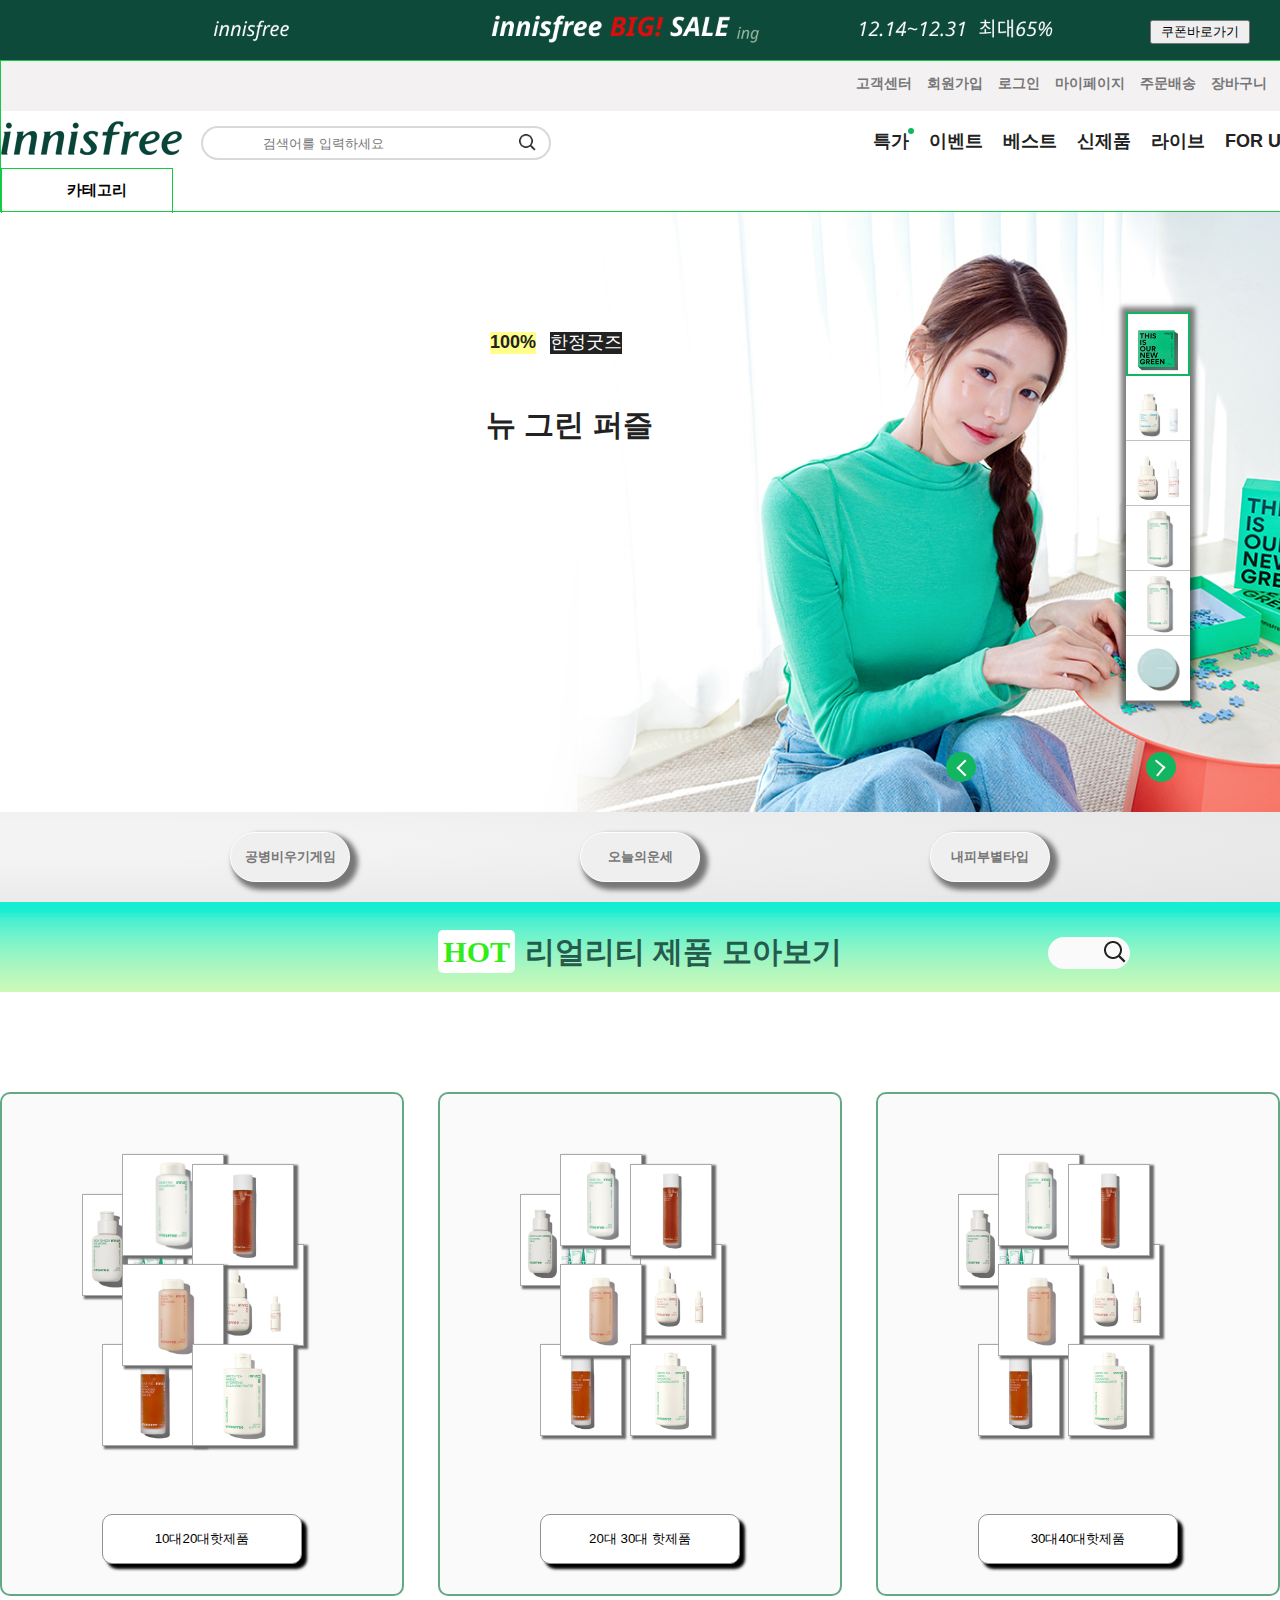
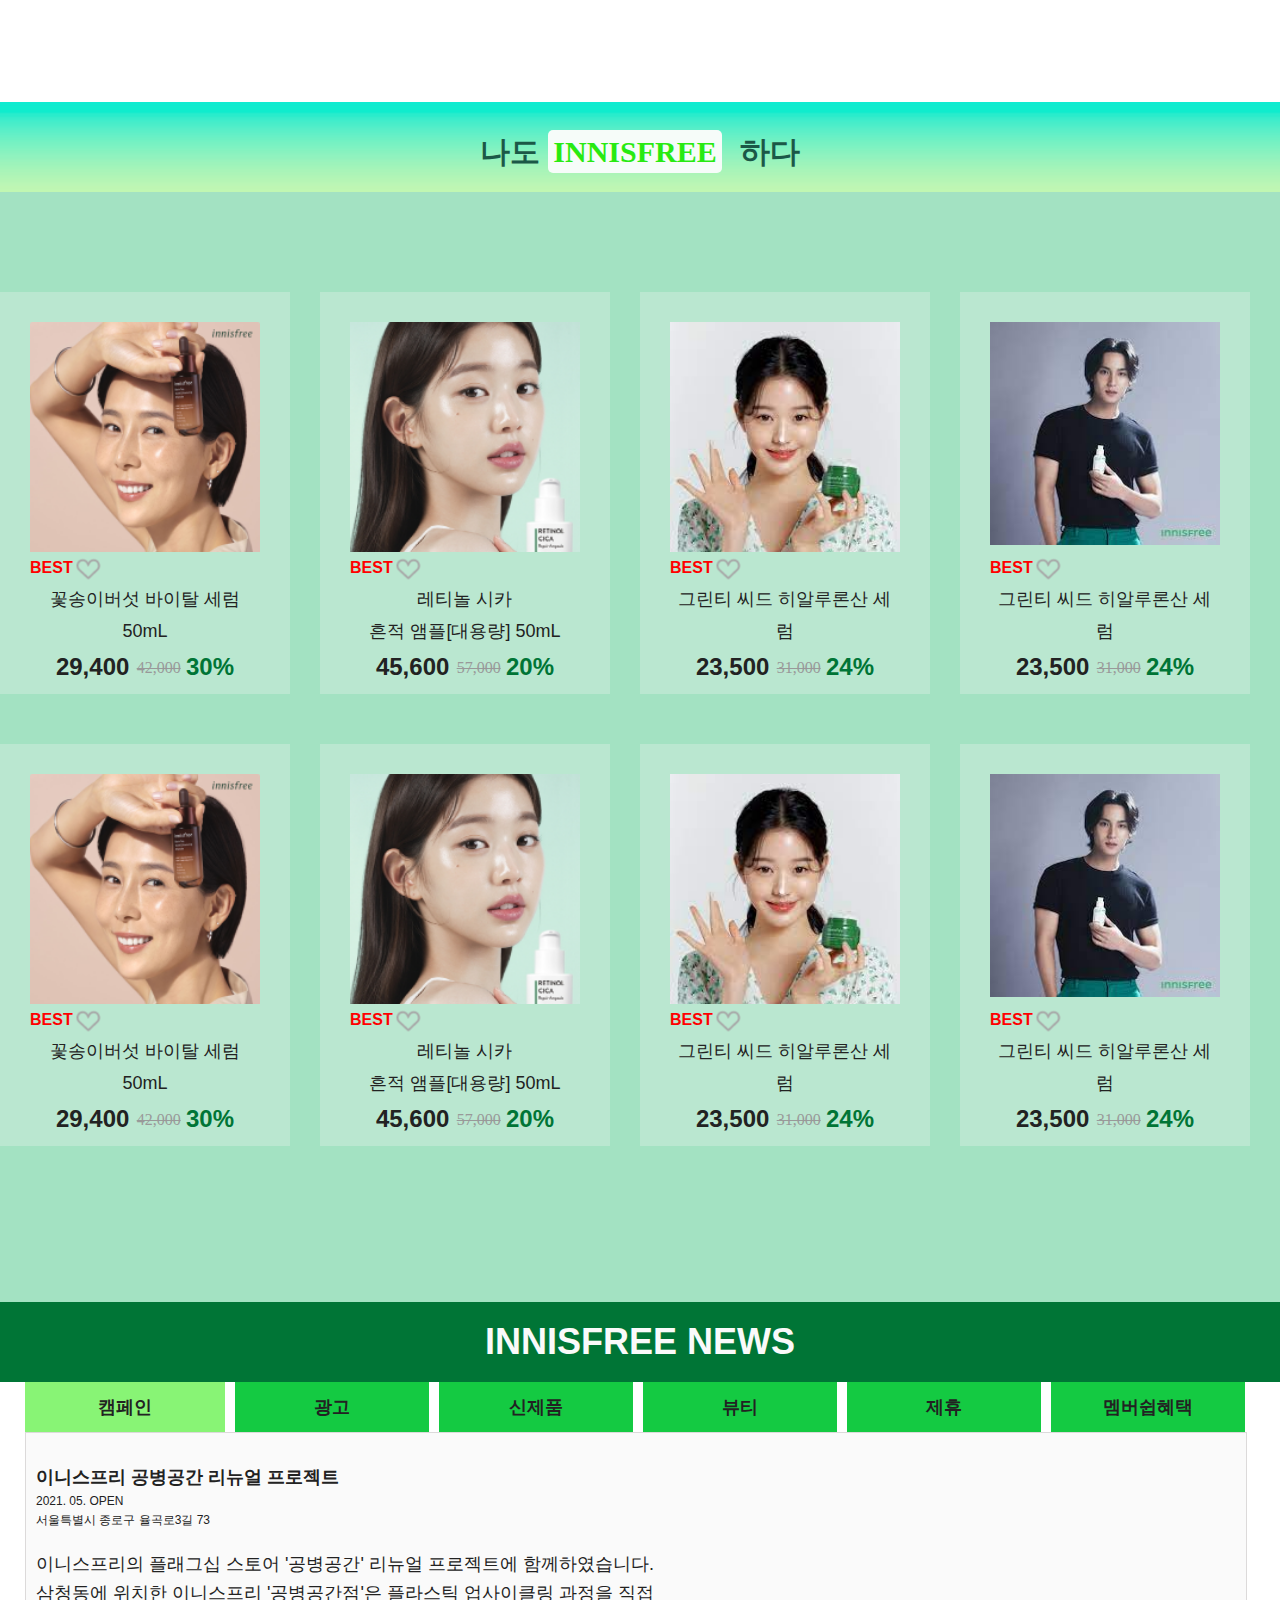
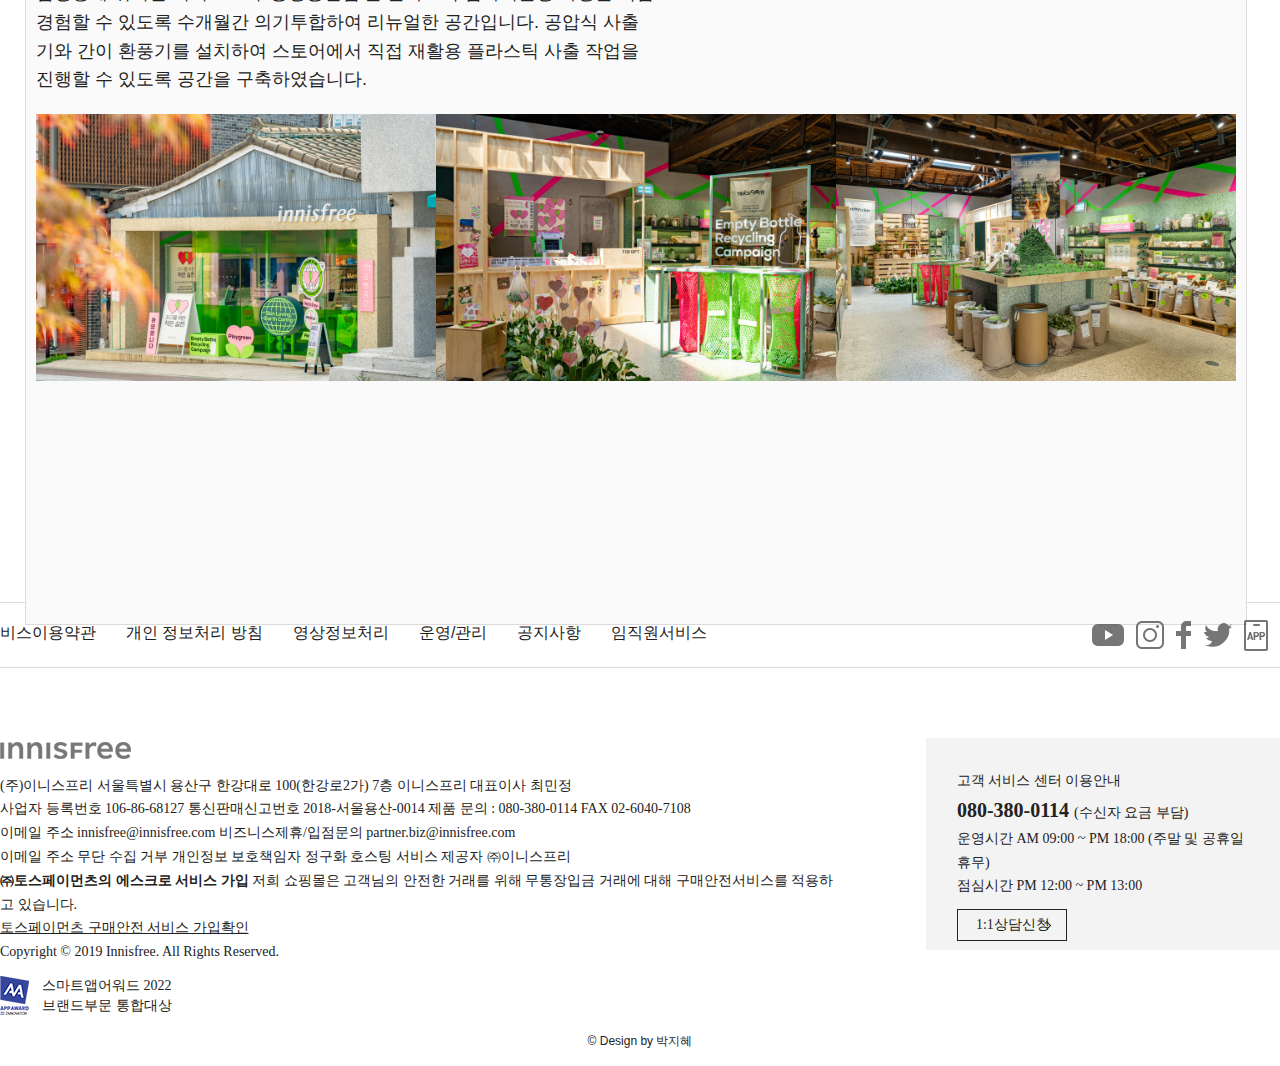
==== commit ae9c636e: "섹션제목그라데이션 수정" ====
--- a/index.html
+++ b/index.html
@@ -72,7 +72,6 @@
                 <li><a href="#">베스트</a></li>
                 <li><a href="#">신제품</a></li>
                 <li><a href="#">라이브</a></li>
-                <li><a href="#">라이브</a></li>
                 <li><a href="#">FOR U</a></li>
               </ul>
             </div>
@@ -266,7 +265,7 @@
                 </li>
 
                 <li class="type">
-                  <a href="#">미용소품</a>
+                  <a href="#">미용/악세사리</a>
                   <div class="lnb-wrap">
                     <a href="#">
                       <div class="info">
@@ -384,7 +383,7 @@
       <!-- 나이별 선호도 리얼이티 제품-->
 
       <section id="hot-real-list">
-        <h1> <span> HOT </span>리얼리티 제품 모아보기</h1>
+        <h1> <span>HOT</span>리얼리티 제품 모아보기</h1>
         <p class="inner-serch"><a href="#"><input type="text"> </a><button>1</button></p>
         
         <article class="container">
@@ -467,14 +466,14 @@
                 <a href="#" class="list7"><img src="./images/new/34512_l_S_320.jpg" alt="#" /></a>
               </li>
                </ul>
-            <button>10대20대핫제품</button>
+            <button>30대40대핫제품</button>
           </div>
         </article>
       </section> 
 
       <!-- 나도이니스프리하다 -->
       <section id="contents">
-        <h1>나도 <span> INNISFREE </span>  하다 </h1>
+        <h1>나도 <span>INNISFREE</span> 하다</h1>
         <article class="contents-container">
           <div class="swiper">
           <div class="swiper-slides">
--- a/css/style.css
+++ b/css/style.css
@@ -10,7 +10,7 @@
 #wrap {
   font-family: "SDNeoL", "notoR", "Malgun Gothic", "맑은 고딕", "돋움", sans-serif;
   /* 메인  슬라이드*/
-  /* 나이병 선호도  리얼리티 */
+  /* 나이별 선호도  리얼리티 */
 }
 #wrap > .baner {
   position: relative;
@@ -87,6 +87,7 @@
 }
 #wrap > header > .container > nav > .search {
   position: relative;
+  top: -5px;
 }
 #wrap > header > .container > nav > .search > input {
   width: 350px;
@@ -302,7 +303,7 @@
 }
 #wrap > section {
   width: 100%;
-  height: 700px;
+  height: 690px;
   z-index: -1;
 }
 #wrap > section .slides {
@@ -327,23 +328,23 @@
 }
 #wrap > section .slides > .slides-container > p:nth-child(1) {
   display: block;
-  background-image: url(./../images/이미지/BM11_393_left_pc.jpg);
+  background-image: url(./../images/image/BM11_393_left_pc.jpg);
 }
 #wrap > section .slides > .slides-container > p:nth-child(2) {
-  background-image: url(./../images/새로워진이니스프리/BM11_394_left_pc.jpg);
+  background-image: url(./../images/new/BM11_394_left_pc.jpg);
 }
 #wrap > section .slides > .slides-container > p:nth-child(3) {
-  background-image: url(./../images/새로워진이니스프리/BM11_395_left_pc.jpg);
+  background-image: url(./../images/new/BM11_395_left_pc.jpg);
 }
 #wrap > section .slides > .slides-container > p:nth-child(4) {
-  background-image: url(./../images/이미지/BM11_269_left_pc.jpg);
+  background-image: url(./../images/image/BM11_269_left_pc.jpg);
 }
 #wrap > section .slides > .slides-container > p:nth-child(5) {
-  background-image: url(./../images/새로워진이니스프리/이니스프리.png);
+  background-image: url(./../images/new/innisfree.png);
   background-position: center -30px;
 }
 #wrap > section .slides > .slides-container > p:nth-child(6) {
-  background-image: url(./../images/새로워진이니스프리/001.png);
+  background-image: url(./../images/bigimage_1.jpg);
 }
 #wrap > section .slides > .slides-container > p > a {
   display: block;
@@ -388,6 +389,29 @@
   line-height: 46px;
   content: "뉴 그린 퍼즐";
 }
+#wrap > section .slides > .slides-container > p > .slides-tit {
+  position: relative;
+  left: 10%;
+  top: 100px;
+  width: 300px;
+  color: #007536;
+  text-align: center;
+}
+#wrap > section .slides > .slides-container > p > .slides-tit > .slides0tit {
+  font-size: 50px;
+  font-weight: 700;
+  margin-top: 30px;
+}
+#wrap > section .slides > .slides-container > p > .slides-tit > .slides1tit > img {
+  width: 250px;
+  margin-top: 20px;
+  margin-left: 20px;
+  display: block;
+}
+#wrap > section .slides > .slides-container > p > .slides-tit > .slides2tit {
+  font-size: 18px;
+  line-height: 30px;
+}
 #wrap > section .slides > .slides-pagination {
   position: absolute;
   right: 90px;
@@ -400,22 +424,22 @@
   background-size: cover;
 }
 #wrap > section .slides > .slides-pagination > li:nth-of-type(1) {
-  background-image: url(./../images/새로워진이니스프리/34416_l_S_250.jpg);
+  background-image: url(./../images/new/34416_l_S_250.jpg);
 }
 #wrap > section .slides > .slides-pagination > li:nth-of-type(2) {
-  background-image: url(./../images/새로워진이니스프리/34505_p_S_320.jpg);
+  background-image: url(./../images/new/34505_p_S_320.jpg);
 }
 #wrap > section .slides > .slides-pagination > li:nth-of-type(3) {
-  background-image: url(./../images/새로워진이니스프리/34496_p_S_450.jpg);
+  background-image: url(./../images/new/34496_p_S_450.jpg);
 }
 #wrap > section .slides > .slides-pagination > li:nth-of-type(4) {
-  background-image: url(./../images/새로워진이니스프리/34508_l_S_320.jpg);
+  background-image: url(./../images/new/34508_l_S_320.jpg);
 }
 #wrap > section .slides > .slides-pagination > li:nth-of-type(5) {
-  background-image: url(./../images/새로워진이니스프리/34508_l_S_320.jpg);
+  background-image: url(./../images/new/34508_l_S_320.jpg);
 }
 #wrap > section .slides > .slides-pagination > li:nth-of-type(6) {
-  background-image: url(./../images/새로워진이니스프리/34517_l_S_320.jpg);
+  background-image: url(./../images/new/34517_l_S_320.jpg);
 }
 #wrap > section .slides > .slides-pagination > li > a {
   display: block;
@@ -493,7 +517,7 @@
 }
 #wrap > section .slides > .game-center {
   z-index: -2;
-  height: 90px;
+  height: 100px;
   display: flex;
   justify-content: space-evenly;
   background: radial-gradient(at 0% 30%, #f4f3f3 20%, #E3E3E3 100%);
@@ -509,92 +533,515 @@
   color: #777;
 }
 #wrap > section .slides > .game-center > button:hover {
+  box-shadow: #575757 3px 2px 2px 0;
   background-color: #ced0d2;
   border: 1px solid #777;
 }
-#wrap > .hot-real-list > h1 {
-  width: 1280px;
-  height: 60px;
-  margin: 50px auto;
+#wrap > #hot-real-list {
+  height: 800px;
+}
+#wrap > #hot-real-list > h1 {
+  width: 100%;
+  height: 90px;
+  margin: 0 auto;
+  padding-top: 20px;
+  padding-bottom: 20px;
   font-size: 30px;
   line-height: 60px;
   text-align: center;
-  border: 1px solid #000;
-  background: linear-gradient(217deg, rgba(255, 0, 0, 0.8), rgba(255, 0, 0, 0) 70.71%), linear-gradient(127deg, rgba(0, 255, 0, 0.8), rgba(0, 255, 0, 0) 70.71%), linear-gradient(336deg, rgba(0, 0, 255, 0.8), rgba(0, 0, 255, 0) 70.71%);
-}
-#wrap > .hot-real-list > .container {
+  background-image: url(./../images/bg-gds.png);
+  background-repeat: no-repeat;
+  opacity: 0.9;
+  color: #0d4a3a;
+}
+#wrap > #hot-real-list > h1 > span {
+  padding: 5px;
+  font-family: Roboto;
+  color: #1beb00;
+  background-color: #fff;
+  border-radius: 5px;
+  margin-right: 10px;
+}
+#wrap > #hot-real-list > .inner-serch {
+  position: relative;
+  right: 0;
+  top: -95px;
+  height: 60px;
+}
+#wrap > #hot-real-list > .inner-serch > a > input {
+  width: 50px;
+  height: 30px;
+  position: absolute;
+  right: 150px;
+  top: 0;
+  padding-left: 30px;
+  border: none;
+  border-radius: 20px;
+  background-color: #fafafa;
+}
+#wrap > #hot-real-list > .inner-serch > a > input:hover {
+  width: 200px;
+  height: 30px;
+  padding-left: 30px;
+  border: none;
+  border-radius: 20px;
+}
+#wrap > #hot-real-list > .inner-serch > button {
+  width: 30px;
+  height: 30px;
+  position: absolute;
+  right: 150px;
+  top: 0;
+  border: none;
+  background: none;
+  background-image: url(./../images/icon_search.png);
+  text-indent: -9999px;
+}
+#wrap > #hot-real-list > .container {
   width: 1280px;
   margin: 0 auto;
   display: flex;
   justify-content: space-between;
   align-items: center;
-  background-color: #12b560;
-}
-#wrap > .hot-real-list > .container > .early {
+}
+#wrap > #hot-real-list > .container > .early {
   position: relative;
   width: 400px;
   height: 500px;
-  border: 1px solid #d5d5d5;
-}
-#wrap > .hot-real-list > .container > .early > .list-container > li {
-  border: 1px solid #b03232;
-}
-#wrap > .hot-real-list > .container > .early > .list-container > li > a > img {
-  width: 80px;
-  border: 1px solid #000;
-}
-#wrap > .hot-real-list > .container > .early > button {
+  background-color: #fafafa;
+  border: 2px solid rgba(0, 117, 55, 0.6039215686);
+  border-radius: 10px;
+}
+#wrap > #hot-real-list > .container > .early > .list-container > li > a {
+  position: relative;
+  display: block;
+  width: 100px;
+  height: 100px;
+  border: 1px solid #a9a9a9;
+  box-shadow: rgb(107, 107, 107) 3px 2px 2px 1px;
+}
+#wrap > #hot-real-list > .container > .early > .list-container > li > a:hover {
+  z-index: 100;
+  width: 100px;
+  height: 100px;
+  transform: scale(1.5);
+  border: 2px solid #1beb00;
+}
+#wrap > #hot-real-list > .container > .early > .list-container > li > a > img {
+  width: 100px;
+  height: 100px;
+}
+#wrap > #hot-real-list > .container > .early > .list-container > li > .list1 {
+  position: absolute;
+  left: 80px;
+  top: 100px;
+}
+#wrap > #hot-real-list > .container > .early > .list-container > li > .list2 {
+  position: absolute;
+  left: 120px;
+  top: 60px;
+}
+#wrap > #hot-real-list > .container > .early > .list-container > li .list3 {
+  position: absolute;
+  left: 50%;
+  top: 150px;
+}
+#wrap > #hot-real-list > .container > .early > .list-container > li > .list4 {
+  position: absolute;
+  left: 100px;
+  top: 50%;
+}
+#wrap > #hot-real-list > .container > .early > .list-container > li > .list5 {
+  position: absolute;
+  left: 190px;
+  top: 70px;
+}
+#wrap > #hot-real-list > .container > .early > .list-container > li > .list6 {
+  position: absolute;
+  left: 120px;
+  top: 170px;
+}
+#wrap > #hot-real-list > .container > .early > .list-container > li > .list7 {
+  position: absolute;
+  left: 190px;
+  top: 250px;
+}
+#wrap > #hot-real-list > .container > .early > button {
   width: 200px;
   height: 50px;
   position: absolute;
-  left: 30%;
-  bottom: 0;
-}
-#wrap > .hot-real-list > .container > .mid {
+  left: 100px;
+  bottom: 30px;
+  border-radius: 10px;
+  border: none;
+  border: 1px solid #988f8f;
+  box-shadow: 5px 5px 3px 0px;
+  background-color: #fff;
+}
+#wrap > #hot-real-list > .container > .early > button:hover {
+  border: 1px solid #988f8f;
+  box-shadow: #575757 0px 0px 0px 0;
+}
+#wrap > #hot-real-list > .container > .mid {
   position: relative;
   width: 400px;
   height: 500px;
-  border: 1px solid #d5d5d5;
-}
-#wrap > .hot-real-list > .container > .mid > .list-container > li {
-  border: 1px solid #b03232;
-}
-#wrap > .hot-real-list > .container > .mid > .list-container > li > a > img {
+  background-color: #fafafa;
+  border: 2px solid rgba(0, 117, 55, 0.6039215686);
+  border-radius: 10px;
+}
+#wrap > #hot-real-list > .container > .mid > .list-container > li > a {
+  position: relative;
+  display: block;
   width: 80px;
-  border: 1px solid #000;
-}
-#wrap > .hot-real-list > .container > .mid > button {
+  height: 90px;
+  border: 1px solid #a9a9a9;
+  box-shadow: rgb(107, 107, 107) 3px 2px 2px 1px;
+}
+#wrap > #hot-real-list > .container > .mid > .list-container > li > a:hover {
+  z-index: 100;
+  width: 80px;
+  height: 90px;
+  transform: scale(1.5);
+  border: 2px solid #1beb00;
+}
+#wrap > #hot-real-list > .container > .mid > .list-container > li > a > img {
+  width: 80px;
+  height: 90px;
+}
+#wrap > #hot-real-list > .container > .mid > .list-container > li > .list1 {
+  position: absolute;
+  left: 80px;
+  top: 100px;
+}
+#wrap > #hot-real-list > .container > .mid > .list-container > li > .list2 {
+  position: absolute;
+  left: 120px;
+  top: 60px;
+}
+#wrap > #hot-real-list > .container > .mid > .list-container > li .list3 {
+  position: absolute;
+  left: 50%;
+  top: 150px;
+}
+#wrap > #hot-real-list > .container > .mid > .list-container > li > .list4 {
+  position: absolute;
+  left: 100px;
+  top: 50%;
+}
+#wrap > #hot-real-list > .container > .mid > .list-container > li > .list5 {
+  position: absolute;
+  left: 190px;
+  top: 70px;
+}
+#wrap > #hot-real-list > .container > .mid > .list-container > li > .list6 {
+  position: absolute;
+  left: 120px;
+  top: 170px;
+}
+#wrap > #hot-real-list > .container > .mid > .list-container > li > .list7 {
+  position: absolute;
+  left: 190px;
+  top: 250px;
+}
+#wrap > #hot-real-list > .container > .mid > button {
   width: 200px;
   height: 50px;
   position: absolute;
-  left: 50%;
-  bottom: 0;
-}
-#wrap > .hot-real-list > .container > .late {
+  left: 100px;
+  bottom: 30px;
+  border-radius: 10px;
+  border: none;
+  border: 1px solid #988f8f;
+  box-shadow: 5px 5px 3px 0px;
+  background-color: #fff;
+}
+#wrap > #hot-real-list > .container > .mid > button:hover {
+  border: 1px solid #988f8f;
+  box-shadow: #575757 0px 0px 0px 0;
+}
+#wrap > #hot-real-list > .container > .late {
   position: relative;
   width: 400px;
   height: 500px;
-  border: 1px solid #d5d5d5;
-}
-#wrap > .hot-real-list > .container > .late > button {
+  background-color: #fafafa;
+  border: 2px solid rgba(0, 117, 55, 0.6039215686);
+  border-radius: 10px;
+}
+#wrap > #hot-real-list > .container > .late > .list-container > li > a {
+  position: relative;
+  display: block;
+  width: 80px;
+  height: 90px;
+  border: 1px solid #a9a9a9;
+  box-shadow: rgb(107, 107, 107) 3px 2px 2px 1px;
+}
+#wrap > #hot-real-list > .container > .late > .list-container > li > a:hover {
+  z-index: 100;
+  width: 80px;
+  height: 90px;
+  transform: scale(1.5);
+  border: 2px solid #1beb00;
+}
+#wrap > #hot-real-list > .container > .late > .list-container > li > a > img {
+  width: 80px;
+  height: 90px;
+}
+#wrap > #hot-real-list > .container > .late > .list-container > li > .list1 {
+  position: absolute;
+  left: 80px;
+  top: 100px;
+}
+#wrap > #hot-real-list > .container > .late > .list-container > li > .list2 {
+  position: absolute;
+  left: 120px;
+  top: 60px;
+}
+#wrap > #hot-real-list > .container > .late > .list-container > li .list3 {
+  position: absolute;
+  left: 50%;
+  top: 150px;
+}
+#wrap > #hot-real-list > .container > .late > .list-container > li > .list4 {
+  position: absolute;
+  left: 100px;
+  top: 50%;
+}
+#wrap > #hot-real-list > .container > .late > .list-container > li > .list5 {
+  position: absolute;
+  left: 190px;
+  top: 70px;
+}
+#wrap > #hot-real-list > .container > .late > .list-container > li > .list6 {
+  position: absolute;
+  left: 120px;
+  top: 170px;
+}
+#wrap > #hot-real-list > .container > .late > .list-container > li > .list7 {
+  position: absolute;
+  left: 190px;
+  top: 250px;
+}
+#wrap > #hot-real-list > .container > .late > button {
   width: 200px;
   height: 50px;
   position: absolute;
-  left: 50%;
-  bottom: 0;
-}
-#wrap > .hot-real-list > .container.list-container > li > a {
-  display: block;
-  height: 30px;
-}
-#wrap > .hot-real-list > .container.list-container > li > a > img {
-  width: 50px;
-}
-#wrap > .hot-real-list > .container button {
+  left: 100px;
+  bottom: 30px;
+  border-radius: 10px;
+  border: none;
+  border: 1px solid #988f8f;
+  box-shadow: 5px 5px 3px 0px;
+  background-color: #fff;
+}
+#wrap > #hot-real-list > .container > .late > button:hover {
+  border: 1px solid #988f8f;
+  box-shadow: #575757 0px 0px 0px 0;
+}
+#wrap > #contents {
+  background-color: rgba(18, 181, 97, 0.3882352941);
+  height: 1200px;
+}
+#wrap > #contents > h1 {
+  width: 100%;
+  height: 90px;
+  margin: 0 auto;
+  padding-top: 20px;
+  padding-bottom: 20px;
+  font-size: 30px;
+  line-height: 60px;
+  text-align: center;
+  background-image: url(./../images/bg-gds.png);
+  background-repeat: no-repeat;
+  opacity: 0.9;
+  color: #0d4a3a;
+}
+#wrap > #contents > h1 > span {
+  padding: 5px;
+  font-family: Roboto;
+  color: #1beb00;
+  background-color: #fff;
+  border-radius: 5px;
+  margin-right: 10px;
+}
+#wrap > #contents > .contents-container > .swiper > .swiper-slides {
+  width: 1280px;
+  margin: 60px auto;
+}
+#wrap > #contents > .contents-container > .swiper > .swiper-slides > ul {
+  position: relative;
+  width: 100%;
+  display: flex;
+  justify-content: space-around;
+  margin-top: 50px;
+}
+#wrap > #contents > .contents-container > .swiper > .swiper-slides > ul > li {
+  padding: 30px;
+  width: 240px;
+  margin-right: 30px;
+  background-position: center center;
+  background-color: rgba(243, 243, 243, 0.3);
+}
+#wrap > #contents > .contents-container > .swiper > .swiper-slides > ul > li:hover {
+  transition: all 0.3s;
+  transform: scale(1.1);
+  -webkit-backface-visibility: hidden;
+          backface-visibility: hidden;
+  background: url(./../images/new/INNISFREEBG-1.png);
+  background-repeat: no-repeat;
+  background-size: 100%;
+}
+#wrap > #contents > .contents-container > .swiper > .swiper-slides > ul > li > a {
+  display: block;
+  width: 230px;
+  height: 230px;
+  overflow: hidden;
+}
+#wrap > #contents > .contents-container > .swiper > .swiper-slides > ul > li > a > img {
+  width: 100%;
+  z-index: 2;
+}
+#wrap > #contents > .contents-container > .swiper > .swiper-slides > ul > li > strong {
+  font-size: 16px;
+  line-height: 32px;
+  color: red;
+}
+#wrap > #contents > .contents-container > .swiper > .swiper-slides > ul > li > .zzim {
+  position: relative;
+  top: 0;
+  right: 0;
+}
+#wrap > #contents > .contents-container > .swiper > .swiper-slides > ul > li > .zzim {
+  width: 25px;
+  height: 25px;
+  border: 0;
+  background: url(./../images/pdtUtil_best_zzim.png) no-repeat 50% 50%;
+  text-indent: -9999px;
+}
+#wrap > #contents > .contents-container > .swiper > .swiper-slides > ul > li > .zzim:hover {
+  width: 25px;
+  height: 25px;
+  background: url(./../images/new/138533.png);
+  background-size: cover;
+}
+#wrap > #contents > .contents-container > .swiper > .swiper-slides > ul > li > .prod {
+  width: 230px;
+  text-align: center;
+}
+#wrap > #contents > .contents-container > .swiper > .swiper-slides > ul > li > .prod > a {
+  display: block;
+  height: 80px;
+  line-height: 30px;
+}
+#wrap > #contents > .contents-container > .swiper > .swiper-slides > ul > li > .prod > a > .prod-name {
+  font-size: 18px;
+}
+#wrap > #contents > .contents-container > .swiper > .swiper-slides > ul > li > .prod > a > .price {
+  line-height: 1.6;
+}
+#wrap > #contents > .contents-container > .swiper > .swiper-slides > ul > li > .prod > a > .price > strong {
+  font-size: 24px;
+}
+#wrap > #contents > .contents-container > .swiper > .swiper-slides > ul > li > .prod > a > .price > .price-1 {
+  font-size: 16px;
+  font-family: "roboL";
+  margin: 0 2px 0 4px;
+  text-decoration: line-through;
+  font-weight: normal;
+  color: #999;
+  vertical-align: 2px;
+}
+#wrap > #contents > .contents-container > .swiper > .swiper-slides > ul > li > .prod > a > .price > .price-2 {
+  color: #007536;
+}
+#wrap > #contents-news {
+  height: 900px;
+}
+#wrap > #contents-news > h1 {
+  margin: 0 auto;
+  background-color: #007536;
+}
+#wrap > #contents-news > h1 > a {
+  display: block;
+  height: 80px;
+  color: #fafafa;
+  text-align: center;
+  line-height: 80px;
+  font-size: 36px;
+}
+#wrap > #contents-news > .news-container > .news-iteam {
+  display: flex;
+  width: 1230px;
+  margin: 0 auto;
+}
+#wrap > #contents-news > .news-container > .news-iteam > li {
+  display: block;
   width: 200px;
   height: 50px;
-  position: absolute;
-  left: 50%;
+  margin-right: 10px;
+  background-color: #14ca42;
+}
+#wrap > #contents-news > .news-container > .news-iteam > li > a {
+  display: block;
+  height: 50px;
+  font-size: 18px;
+  font-weight: 600;
+  text-align: center;
+  line-height: 50px;
+  color: #222;
+}
+#wrap > #contents-news > .news-container > .news-iteam > li > .news-iteam-list > .prod {
+  width: 1200px;
+  margin: 0 auto;
+  padding: 10px;
+  line-height: 1.6;
+  background-color: #fafafa;
+  border: 1px solid #dcdada;
+  overflow: hidden;
+}
+#wrap > #contents-news > .news-container > .news-iteam > li > .news-iteam-list > .prod > h2 {
+  margin-top: 20px;
+}
+#wrap > #contents-news > .news-container > .news-iteam > li > .news-iteam-list > .prod > span {
+  margin-bottom: 30px;
+}
+#wrap > #contents-news > .news-container > .news-iteam > li > .news-iteam-list > .prod > .price {
+  width: 620px;
+  font-size: 18px;
+  margin-top: 20px;
+  margin-bottom: 20px;
+}
+#wrap > #contents-news > .news-container > .news-iteam > li > .news-iteam-list > .prod > a {
+  display: block;
+  height: 700px;
+}
+#wrap > #contents-news > .news-container > .news-iteam > li > .news-iteam-list > .prod > a > img {
+  width: 500px;
+}
+#wrap > #contents-news > .news-container > .news-iteam > li > .news-iteam-list > .prod > ul {
+  display: flex;
+  width: 1200px;
+}
+#wrap > #contents-news > .news-container > .news-iteam > li > .news-iteam-list > .prod > ul > li {
+  width: 400px;
+  background-size: contain;
+  background-repeat: no-repeat;
+}
+#wrap > #contents-news > .news-container > .news-iteam > li > .news-iteam-list > .prod > ul > li:nth-of-type(1) {
+  background-image: url(./../images/empty-bottle.jpg);
+}
+#wrap > #contents-news > .news-container > .news-iteam > li > .news-iteam-list > .prod > ul > li:nth-of-type(2) {
+  background-image: url(./../images/empty-bottle-b.jpg);
+}
+#wrap > #contents-news > .news-container > .news-iteam > li > .news-iteam-list > .prod > ul > li:nth-of-type(3) {
+  background-image: url(./../images/empty-bottle-a.jpg);
+}
+#wrap > #contents-news > .news-container > .news-iteam > li > .news-iteam-list > .prod > ul > li > a {
+  display: block;
+  height: 500px;
+}
+#wrap > #contents-news > .news-container > .news-iteam > li.on {
+  background-color: #88f475;
 }
 #wrap > footer {
   height: 100px;
@@ -734,6 +1181,9 @@
   padding-left: 18px;
   background: url(./../images/arw_link_bs.png) no-repeat right 15px center;
 }
+#wrap > footer > .footer-bottom > .footer-bottom-container > .service-center > .btn-service:hover {
+  background-color: rgba(0, 117, 55, 0.6039215686);
+}
 #wrap > footer > address {
   height: 50px;
   line-height: 50px;
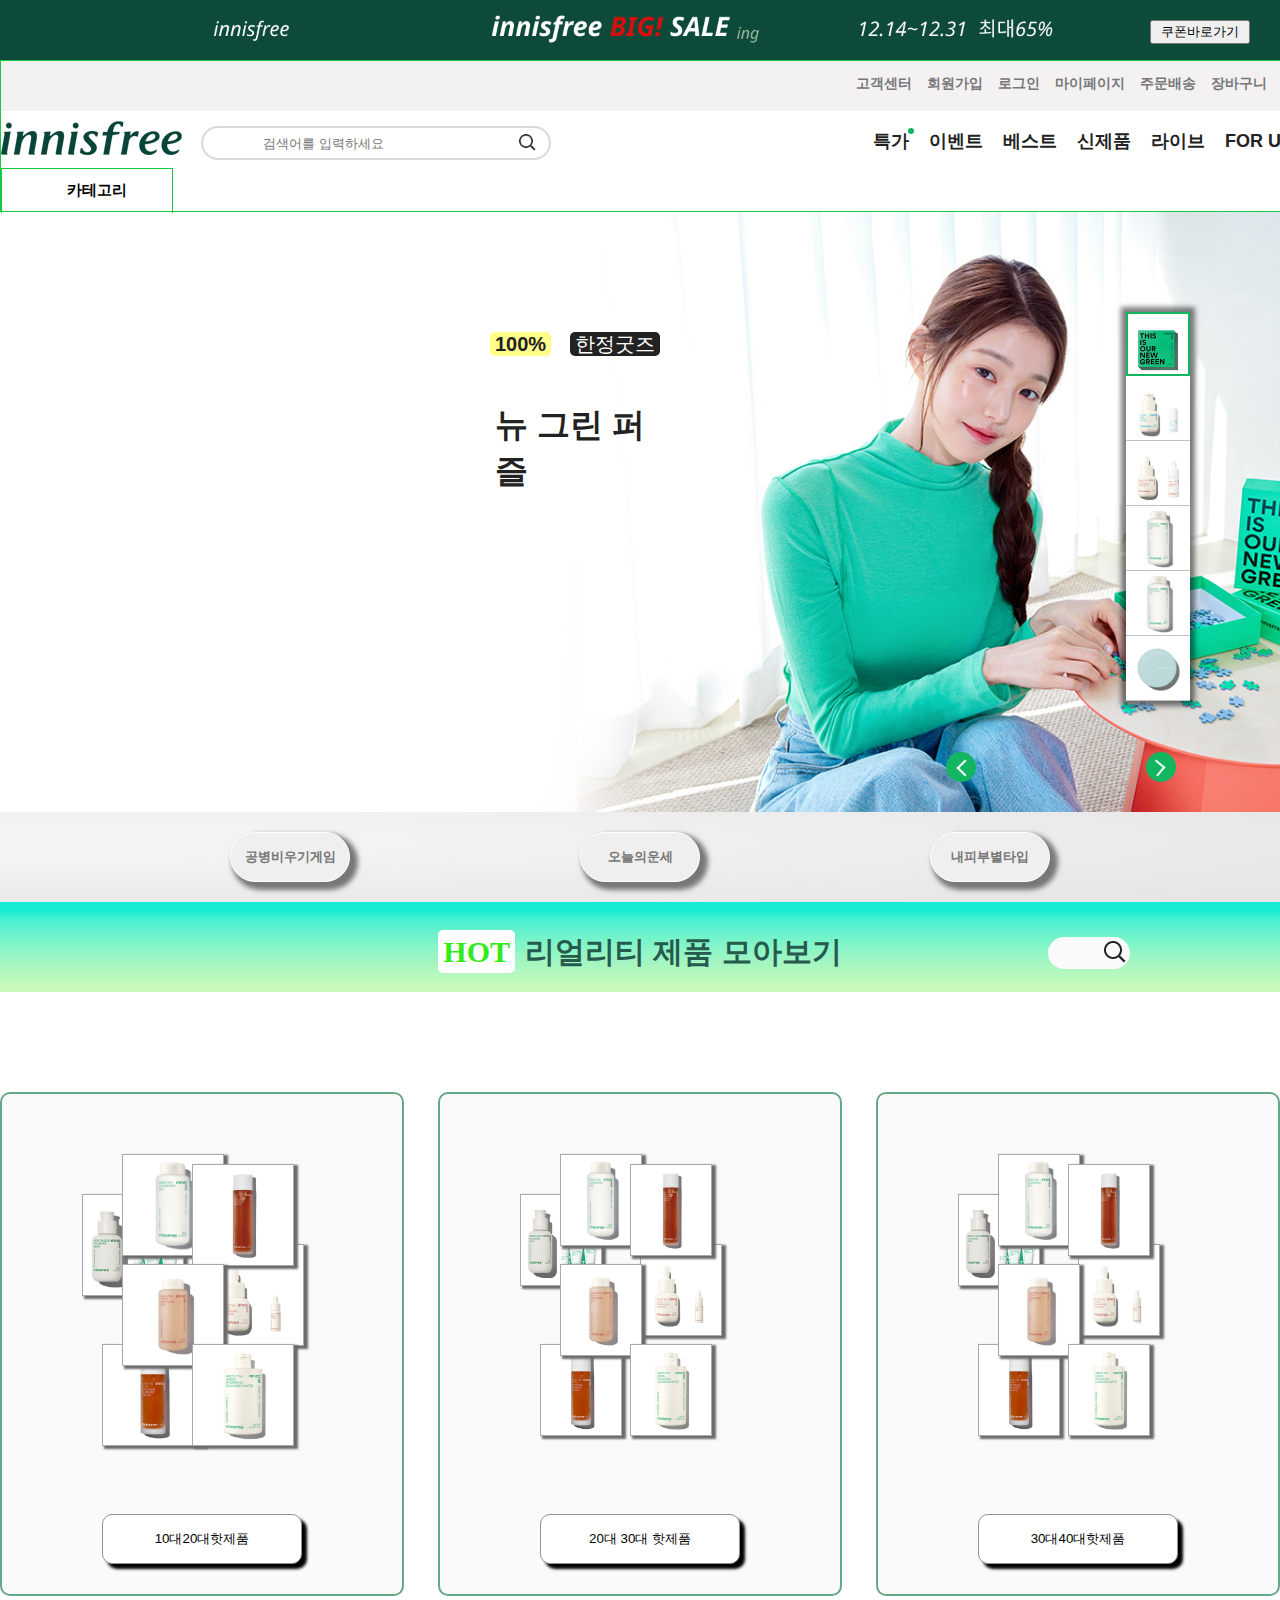
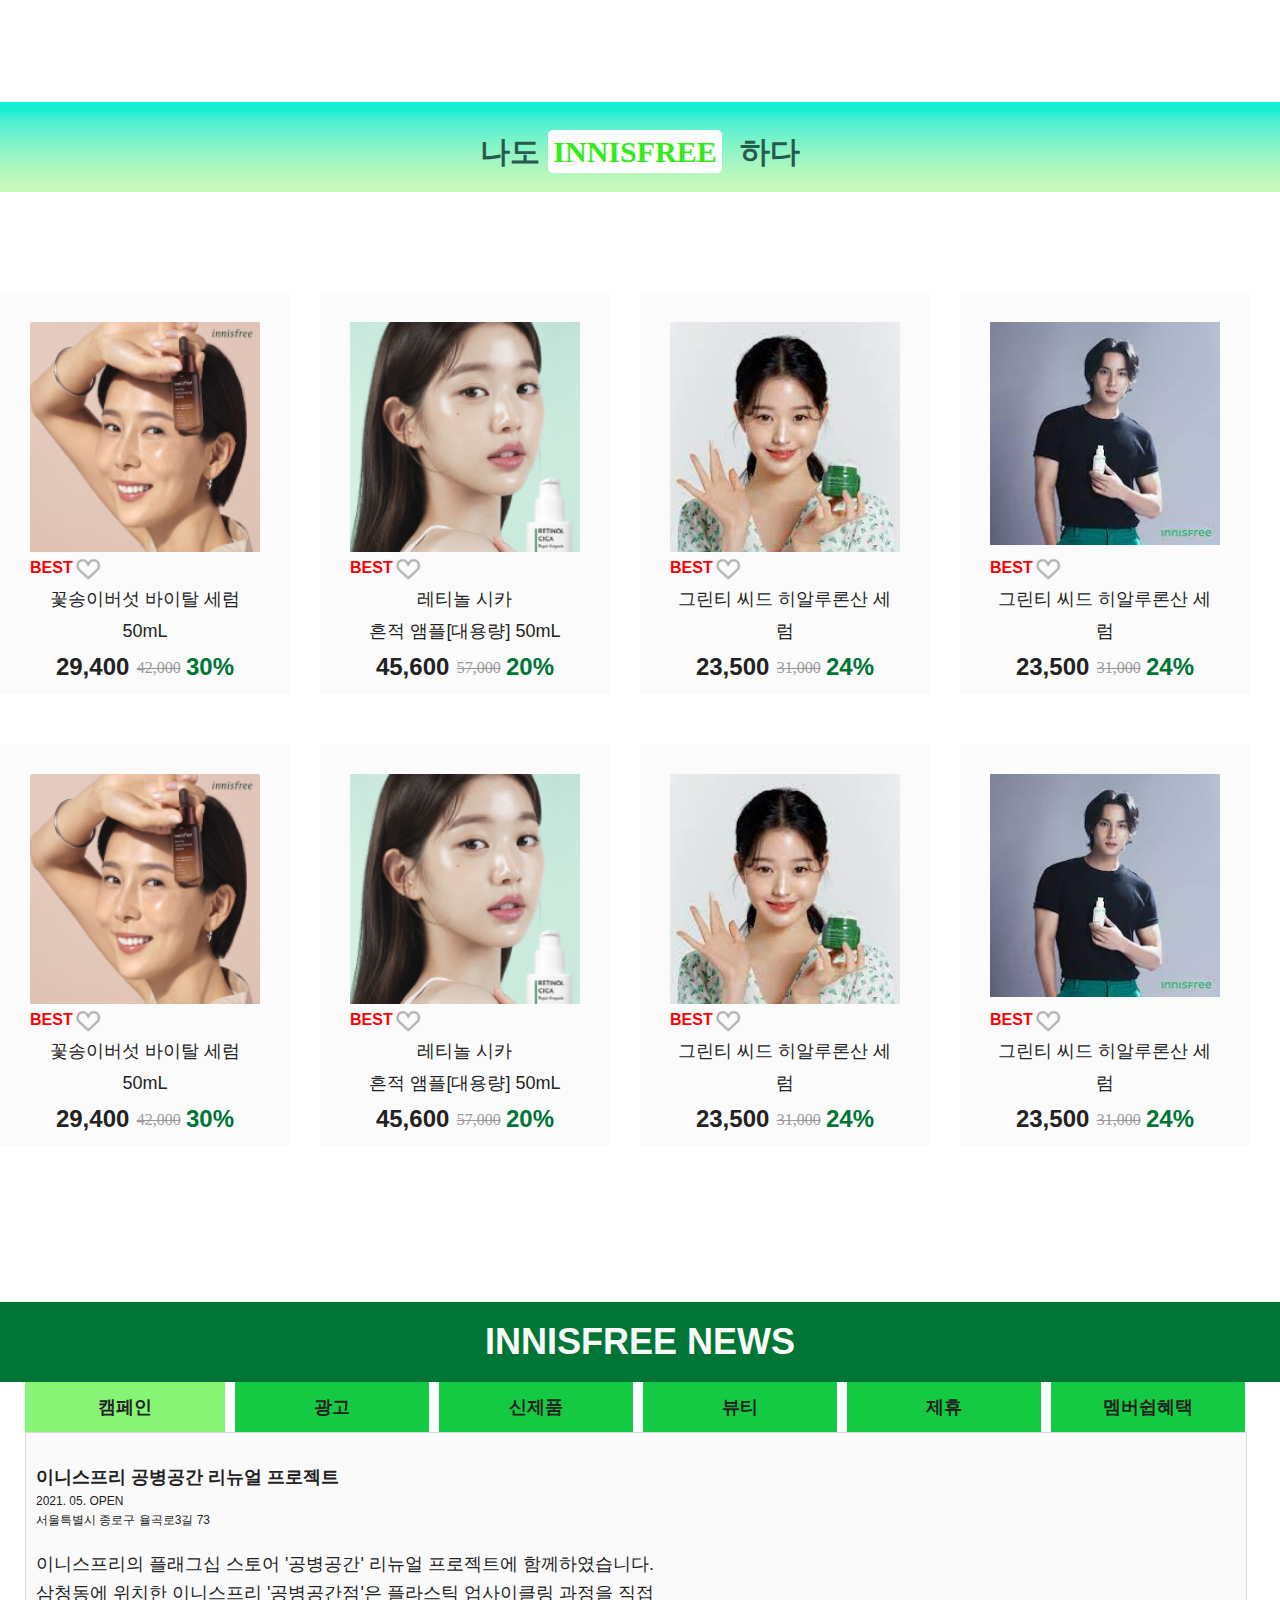
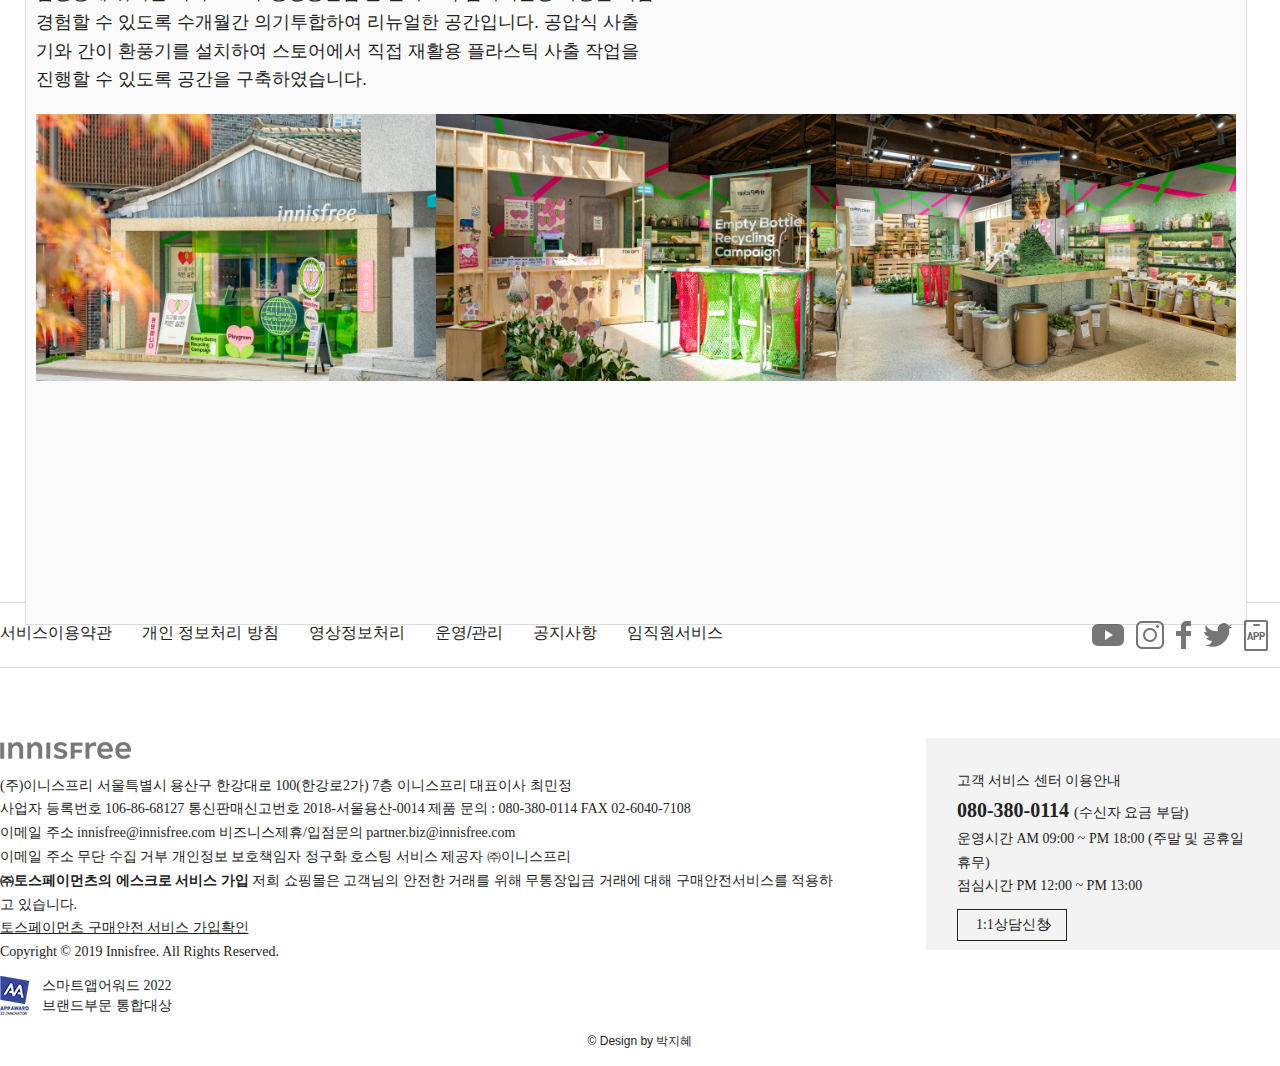
==== commit 410d352c: "텍스트수정완료" ====
--- a/index.html
+++ b/index.html
@@ -318,17 +318,20 @@
               <p>
                 <a href="#" class="tit">
                   <span>
-                    <strong>100%</strong>
-                    <span>시카앰플</span>
-                  </span>
+                    <strong>20%</strong>
+                    <span> 시카 앰플</span>
+                    </span>
+                    <span class="tit3"> 봄처럼 화사한 피부 관리는<br><em>REPANOL CICA TREATMENT</em> </span>
                 </a>
               </p>
               <p>
                 <a href="#" class="tit">
                   <span>
-                    <strong>100%</strong>
-                    <span>인핸싱 앰플</span>
-                  </span>
+                    <strong>20%</strong>
+                    <span>블랙티 앰플</span>
+                    </span>
+                    <span class="tit3">피부 컨디션의 균형을 탄탄하게 잡아주는<br>20대 후반부터 탄력 관리가 필요하다면<br> #이니스프리재구매율1위</span>
+                  
                 </a>
               </p>
               <p>
@@ -336,15 +339,17 @@
                   <span>
                     <strong>100%</strong>
                     <span>그린티</span>
-                  </span>
+                    </span>
+                    <span class="tit3">봄처럼 화사한 피부 표현엔 역시 <br><em>이니스프리</em> </span>
                 </a>
               </p>
               <p>
                 <a href="#" class="tit">
                   <span>
-                    <strong>100%</strong>
+                    <strong>20%</strong>
                     <span> 히알루론산</span>
-                  </span>
+                    </span>
+                    <span class="tit3">미세먼지와 환절기 날씨에도 <br>촉촉한 피부 유지하고 싶다면 <br> <em>그린티 히알루론산 로션</em> </span>
                 </a>
               </p>
               <p>
--- a/css/style.css
+++ b/css/style.css
@@ -8,7 +8,7 @@
   }
 }
 #wrap {
-  font-family: "SDNeoL", "notoR", "Malgun Gothic", "맑은 고딕", "돋움", sans-serif;
+  font-family: "Arial Rounded MT Bold", "Helvetica Rounded", Arial, sans-serif;
   /* 메인  슬라이드*/
   /* 나이별 선호도  리얼리티 */
 }
@@ -335,13 +335,15 @@
 }
 #wrap > section .slides > .slides-container > p:nth-child(3) {
   background-image: url(./../images/new/BM11_395_left_pc.jpg);
+  background-position: -80px 0;
 }
 #wrap > section .slides > .slides-container > p:nth-child(4) {
   background-image: url(./../images/image/BM11_269_left_pc.jpg);
+  background-position: center 50px;
 }
 #wrap > section .slides > .slides-container > p:nth-child(5) {
-  background-image: url(./../images/new/innisfree.png);
-  background-position: center -30px;
+  background-image: url(./../images/new/innisfreepng.png);
+  background-position: -100px 0;
 }
 #wrap > section .slides > .slides-container > p:nth-child(6) {
   background-image: url(./../images/bigimage_1.jpg);
@@ -356,25 +358,29 @@
   left: 50%;
   width: 200px;
   margin-left: -150px;
-  font-size: 18px;
 }
 #wrap > section .slides > .slides-container > p > .tit > span {
   width: 100%;
   position: absolute;
   top: 20%;
+  font-size: 20px;
 }
 #wrap > section .slides > .slides-container > p > .tit > span > strong {
   position: absolute;
   top: 0;
   left: 0;
+  padding: 0px 5px 0px 5px;
   background: #ffff89;
+  border-radius: 5px;
   color: #222;
 }
 #wrap > section .slides > .slides-container > p > .tit > span > span {
   position: absolute;
   top: 0;
-  left: 60px;
+  left: 80px;
+  padding: 0px 5px 0px 5px;
   background: #222;
+  border-radius: 5px;
   color: #fff;
 }
 #wrap > section .slides > .slides-container > p > .tit > span > .tit2:after {
@@ -382,12 +388,40 @@
   position: absolute;
   left: 50%;
   top: 70px;
-  margin-left: -100px;
-  font-size: 30px;
+  margin-left: -120px;
+  font-size: 33px;
   font-weight: 800;
   color: #222;
   line-height: 46px;
   content: "뉴 그린 퍼즐";
+}
+#wrap > section .slides > .slides-container > p > .tit > .tit3 {
+  font-family: -apple-system, Roboto;
+  position: absolute;
+  left: -140px;
+  top: 180px;
+  width: 500px;
+  font-size: 30px;
+  color: #222;
+  text-align: center;
+  line-height: 46px;
+}
+@keyframes emtext {
+  0% {
+    transform: translateX(-50px);
+  }
+  100% {
+    transform: translateX(-5PX);
+  }
+}
+#wrap > section .slides > .slides-container > p > .tit > .tit3 > em {
+  display: inline-block;
+  font-family: "Arial Rounded MT Bold", "Helvetica Rounded", Arial, sans-serif;
+  color: #222;
+  text-shadow: 0 1px 0 #CCC, 0 2px 0 #CCC, 0 3px 0 #CCC, 0 4px 0 #CCC, 0 5px 0 #CCC, 0 6px 0 transparent, 0 7px 0 transparent, 0 8px 0 transparent, 0 9px 0 transparent, 0 10px 10px rgba(0, 0, 0, 0.4);
+  font-weight: 600;
+  font-size: 40px;
+  animation: emtext 4s ease-in-out infinite;
 }
 #wrap > section .slides > .slides-container > p > .slides-tit {
   position: relative;
@@ -839,7 +873,6 @@
   box-shadow: #575757 0px 0px 0px 0;
 }
 #wrap > #contents {
-  background-color: rgba(18, 181, 97, 0.3882352941);
   height: 1200px;
 }
 #wrap > #contents > h1 {
@@ -1061,8 +1094,6 @@
   margin: 0 auto;
 }
 #wrap > footer > .footer-top > .footer-top-container > .footer-top-iteam {
-  padding: 15px 0 15px 0;
-  margin-left: -16px;
   display: flex;
   font-size: 16px;
 }
@@ -1072,6 +1103,9 @@
 #wrap > footer > .footer-top > .footer-top-container > .footer-top-iteam > li > a {
   display: block;
   height: 64px;
+}
+#wrap > footer > .footer-top > .footer-top-container > .footer-top-iteam > li:hover {
+  text-decoration: underline;
 }
 #wrap > footer > .footer-top > .footer-top-container > .ftsns {
   width: 200px;
@@ -1129,6 +1163,9 @@
   background-image: url(./../images/icon_app.png);
   background-repeat: no-repeat;
   text-indent: -9999px;
+}
+#wrap > footer > .footer-top > .footer-top-container > .ftsns:hover {
+  border: 1px solid #000;
 }
 #wrap > footer > .footer-bottom {
   max-width: 1280px;
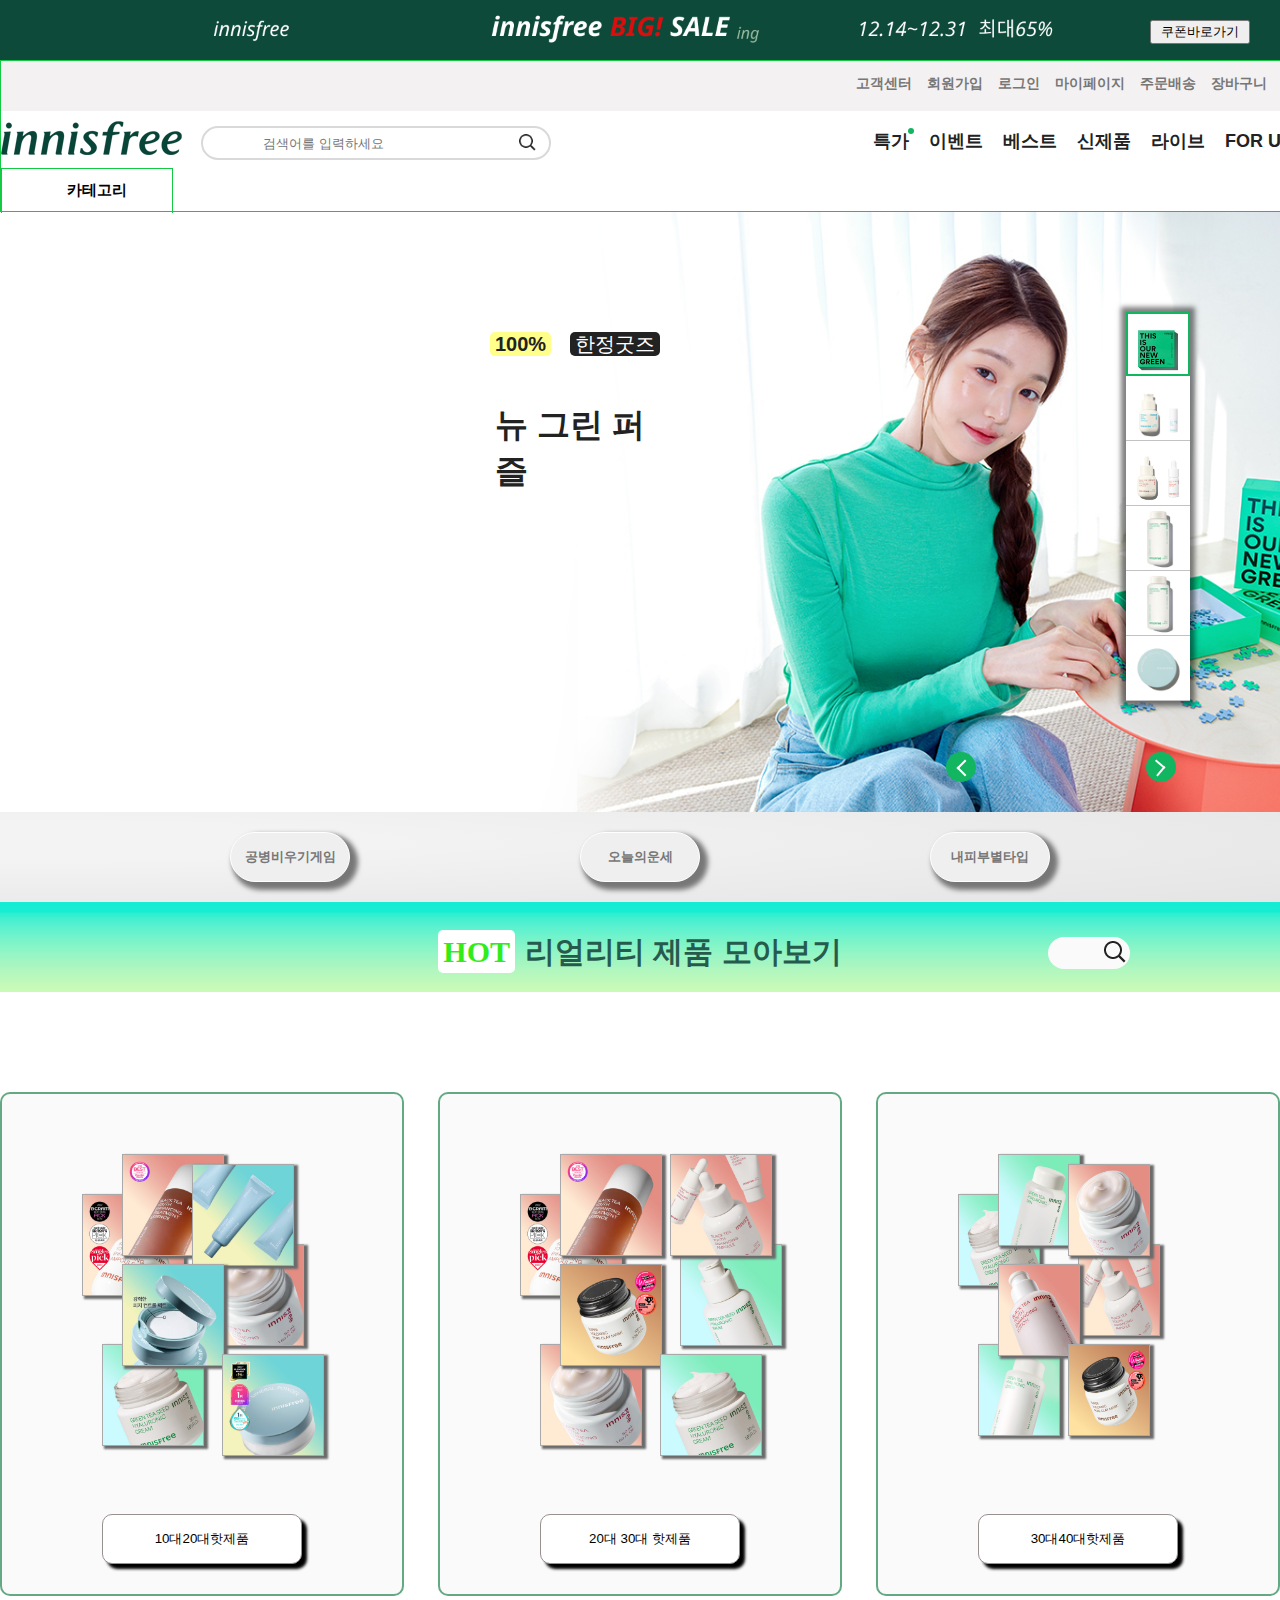
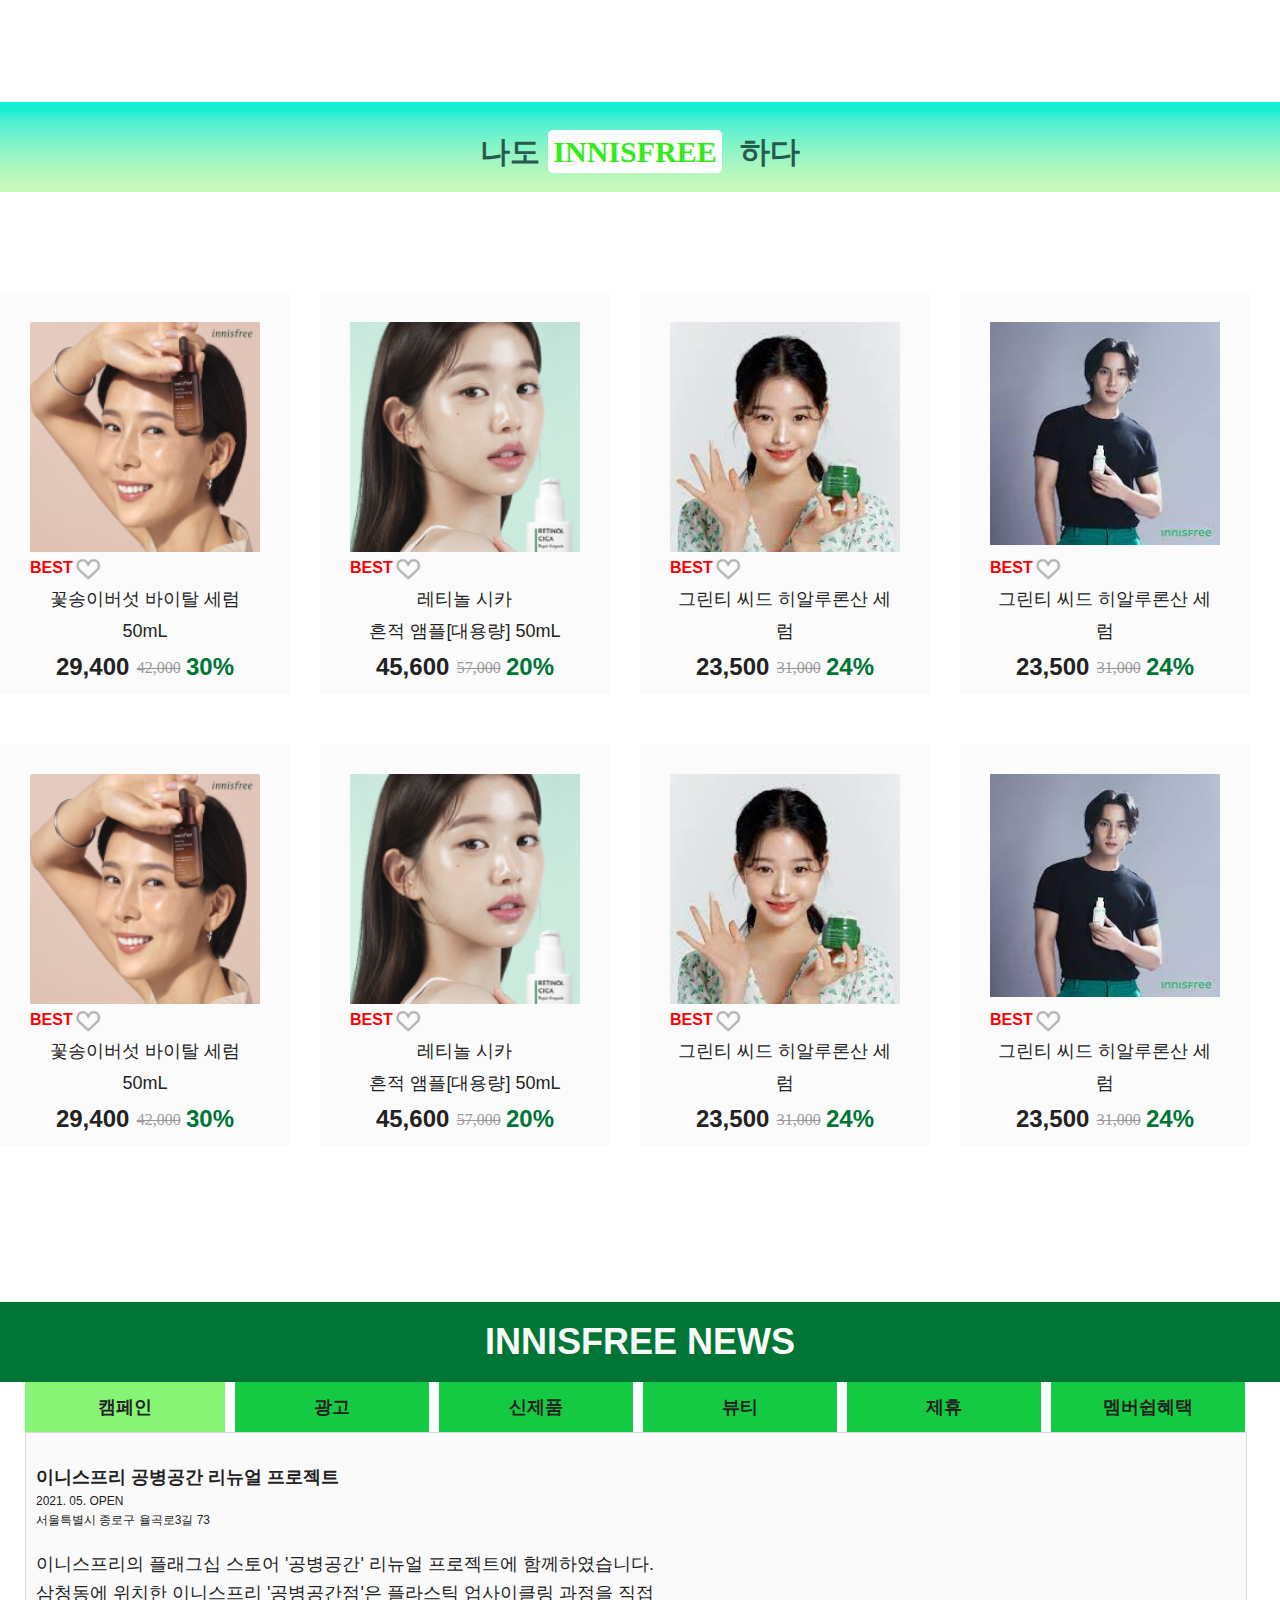
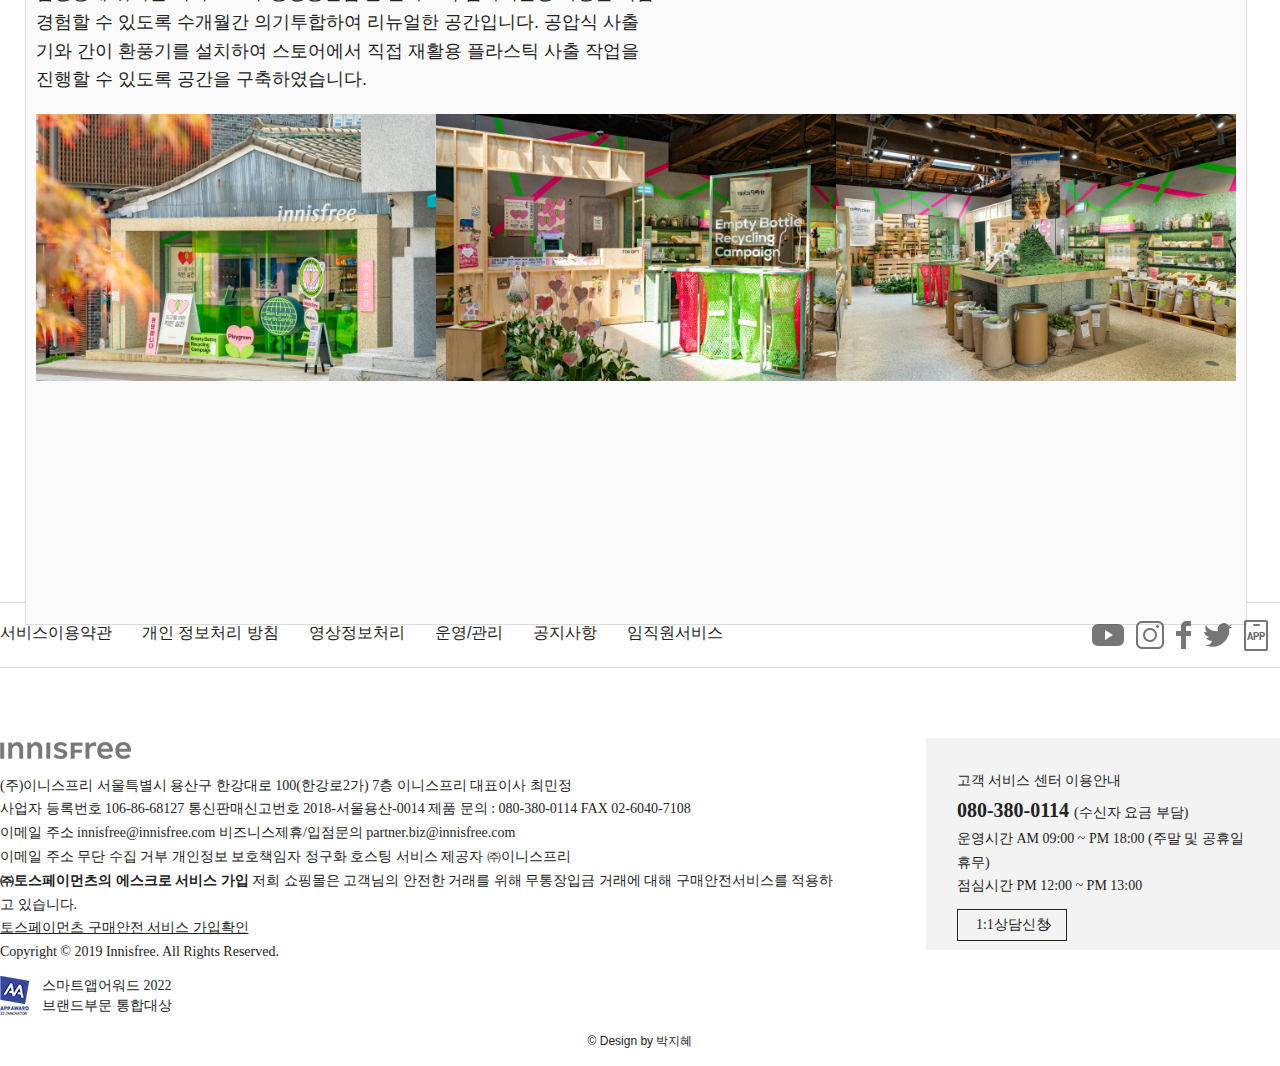
==== commit 601c2911: "최종수정완료" ====
--- a/index.html
+++ b/index.html
@@ -374,6 +374,7 @@
 
             <a href="#" class="slides-navigation slides-prev">이전</a>
             <a href="#" class="slides-navigation slides-next">다음</a>
+            <!-- <a href="#" class="slides-navigation slides-btn pause">일시정지</a> -->
           </div>
 
           <div class="game-center">
@@ -395,26 +396,26 @@
           <div class="early">
             <ul class="list-container">
               <li>
-               <a href="#" class="list1"><img src="./css/../images/new/34116_p_S_320.jpg" alt=""></a>
-
-              <li>
-                <a href="" class="list2"><img src="./images/new/34508_l_S_107.jpg" alt="#"/></a>
-              </li>
-              <li>
-                <a href="#" class="list3"><img src="./images/new/34496_p_S_320.jpg" alt="#" /></a>
-              </li>
-              <li>
-                <a href="#"class="list4"><img src="./images/new/34498_l_S_320.jpg" alt="#" /></a>
-              </li>
-              <li>
-                <a href="#" class="list5"><img src="./images/new/34499_l_S_320.jpg" alt="#" /></a>
-              </li>
-              <li>
-                <a href="#" class="list6"><img src="./images/new/34500_l_S_320.jpg" alt="#" /></a>
+               <a href="#" class="list1"><img src="./images/new/34496_p1_S_320.jpg" alt="#"></a>
+
+              <li>
+                <a href="#" class="list2"><img src="./images/new/34498_l1_S_320.jpg" alt="#"/></a>
+              </li>
+              <li>
+                <a href="#" class="list3"><img src="./images/new/34502_l1_S_320.jpg" alt="#" /></a>
+              </li>
+              <li>
+                <a href="#"class="list4"><img src="./images/new/34510_l1_S_320.jpg" alt="#" /></a>
+              </li>
+              <li>
+                <a href="#" class="list5"><img src="./images/new/34520_l1_S_320.jpg" alt="#" /></a>
+              </li>
+              <li>
+                <a href="#" class="list6"><img src="./images/new/34518_l1_S_320.jpg" alt="#"/></a>
               </li>
              
               <li>
-                <a href="#" class="list7"><img src="./images/new/34512_l_S_320.jpg" alt="#" /></a>
+                <a href="#" class="list7"><img src="./images/new/34517_l1_S_320.jpg" alt="#"></a>
               </li>
                </ul>
              <button>10대20대핫제품</button> 
@@ -422,26 +423,26 @@
           <div class="mid">
             <ul class="list-container">
               <li>
-               <a href="#" class="list1"><img src="./css/../images/new/34116_p_S_320.jpg" alt=""></a>
-
-              <li>
-                <a href="" class="list2"><img src="./images/new/34508_l_S_107.jpg" alt="#"/></a>
-              </li>
-              <li>
-                <a href="#" class="list3"><img src="./images/new/34496_p_S_320.jpg" alt="#" /></a>
-              </li>
-              <li>
-                <a href="#"class="list4"><img src="./images/new/34498_l_S_320.jpg" alt="#" /></a>
-              </li>
-              <li>
-                <a href="#" class="list5"><img src="./images/new/34499_l_S_320.jpg" alt="#" /></a>
-              </li>
-              <li>
-                <a href="#" class="list6"><img src="./images/new/34500_l_S_320.jpg" alt="#" /></a>
+               <a href="#" class="list1"><img src="./css/../images/new/34496_p1_S_320.jpg" alt=""></a>
+
+              <li>
+                <a href="" class="list2"><img src="./images/new/34499_l1_S_320.jpg" alt="#"/></a>
+              </li>
+              <li>
+                <a href="#" class="list3"><img src="./images/new/34116_p1_S_320.jpg" alt="#" /></a>
+              </li>
+              <li>
+                <a href="#"class="list4"><img src="./images/new/34502_l1_S_320.jpg" alt="#" /></a>
+              </li>
+              <li>
+                <a href="#" class="list5"><img src="./images/new/34503_l1_S_320.jpg" alt="#" /></a>
+              </li>
+              <li>
+                <a href="#" class="list6"><img src="./images/new/34521_l1_S_320.jpg" alt="#" /></a>
               </li>
              
               <li>
-                <a href="#" class="list7"><img src="./images/new/34512_l_S_320.jpg" alt="#" /></a>
+                <a href="#" class="list7"><img src="./images/new/34510_l1_S_320.jpg" alt="#" /></a>
               </li>
                </ul>
             <button>20대 30대 핫제품</button>
@@ -449,26 +450,26 @@
           <div class="late">
             <ul class="list-container">
               <li>
-               <a href="#" class="list1"><img src="./css/../images/new/34116_p_S_320.jpg" alt=""></a>
-
-              <li>
-                <a href="" class="list2"><img src="./images/new/34508_l_S_107.jpg" alt="#"/></a>
-              </li>
-              <li>
-                <a href="#" class="list3"><img src="./images/new/34496_p_S_320.jpg" alt="#" /></a>
-              </li>
-              <li>
-                <a href="#"class="list4"><img src="./images/new/34498_l_S_320.jpg" alt="#" /></a>
-              </li>
-              <li>
-                <a href="#" class="list5"><img src="./images/new/34499_l_S_320.jpg" alt="#" /></a>
-              </li>
-              <li>
-                <a href="#" class="list6"><img src="./images/new/34500_l_S_320.jpg" alt="#" /></a>
+               <a href="#" class="list1"><img src="./css/../images/new/34510_l1_S_320.jpg" alt=""></a>
+
+              <li>
+                <a href="" class="list2"><img src="./images/new/34508_l1_S_320.jpg" alt="#"/></a>
+              </li>
+              <li>
+                <a href="#" class="list3"><img src="./images/new/34503_l1_S_320.jpg" alt="#" /></a>
+              </li>
+              <li>
+                <a href="#"class="list4"><img src="./images/new/34509_l1_S_320.jpg" alt="#" /></a>
+              </li>
+              <li>
+                <a href="#" class="list5"><img src="./images/new/34502_l1_S_320.jpg" alt="#" /></a>
+              </li>
+              <li>
+                <a href="#" class="list6"><img src="./images/new/34501_l1_S_320.jpg" alt="#" /></a>
               </li>
              
               <li>
-                <a href="#" class="list7"><img src="./images/new/34512_l_S_320.jpg" alt="#" /></a>
+                <a href="#" class="list7"><img src="./images/new/34521_l1_S_320.jpg" alt="#" /></a>
               </li>
                </ul>
             <button>30대40대핫제품</button>
--- a/css/style.css
+++ b/css/style.css
@@ -697,8 +697,8 @@
 }
 #wrap > #hot-real-list > .container > .early > .list-container > li > .list7 {
   position: absolute;
-  left: 190px;
-  top: 250px;
+  left: 220px;
+  top: 260px;
 }
 #wrap > #hot-real-list > .container > .early > button {
   width: 200px;
@@ -727,21 +727,21 @@
 #wrap > #hot-real-list > .container > .mid > .list-container > li > a {
   position: relative;
   display: block;
-  width: 80px;
-  height: 90px;
+  width: 100px;
+  height: 100px;
   border: 1px solid #a9a9a9;
   box-shadow: rgb(107, 107, 107) 3px 2px 2px 1px;
 }
 #wrap > #hot-real-list > .container > .mid > .list-container > li > a:hover {
   z-index: 100;
-  width: 80px;
-  height: 90px;
+  width: 100px;
+  height: 100px;
   transform: scale(1.5);
   border: 2px solid #1beb00;
 }
 #wrap > #hot-real-list > .container > .mid > .list-container > li > a > img {
-  width: 80px;
-  height: 90px;
+  width: 100px;
+  height: 100px;
 }
 #wrap > #hot-real-list > .container > .mid > .list-container > li > .list1 {
   position: absolute;
@@ -755,7 +755,7 @@
 }
 #wrap > #hot-real-list > .container > .mid > .list-container > li .list3 {
   position: absolute;
-  left: 50%;
+  left: 60%;
   top: 150px;
 }
 #wrap > #hot-real-list > .container > .mid > .list-container > li > .list4 {
@@ -765,8 +765,8 @@
 }
 #wrap > #hot-real-list > .container > .mid > .list-container > li > .list5 {
   position: absolute;
-  left: 190px;
-  top: 70px;
+  left: 230px;
+  top: 60px;
 }
 #wrap > #hot-real-list > .container > .mid > .list-container > li > .list6 {
   position: absolute;
@@ -775,8 +775,8 @@
 }
 #wrap > #hot-real-list > .container > .mid > .list-container > li > .list7 {
   position: absolute;
-  left: 190px;
-  top: 250px;
+  left: 220px;
+  top: 260px;
 }
 #wrap > #hot-real-list > .container > .mid > button {
   width: 200px;
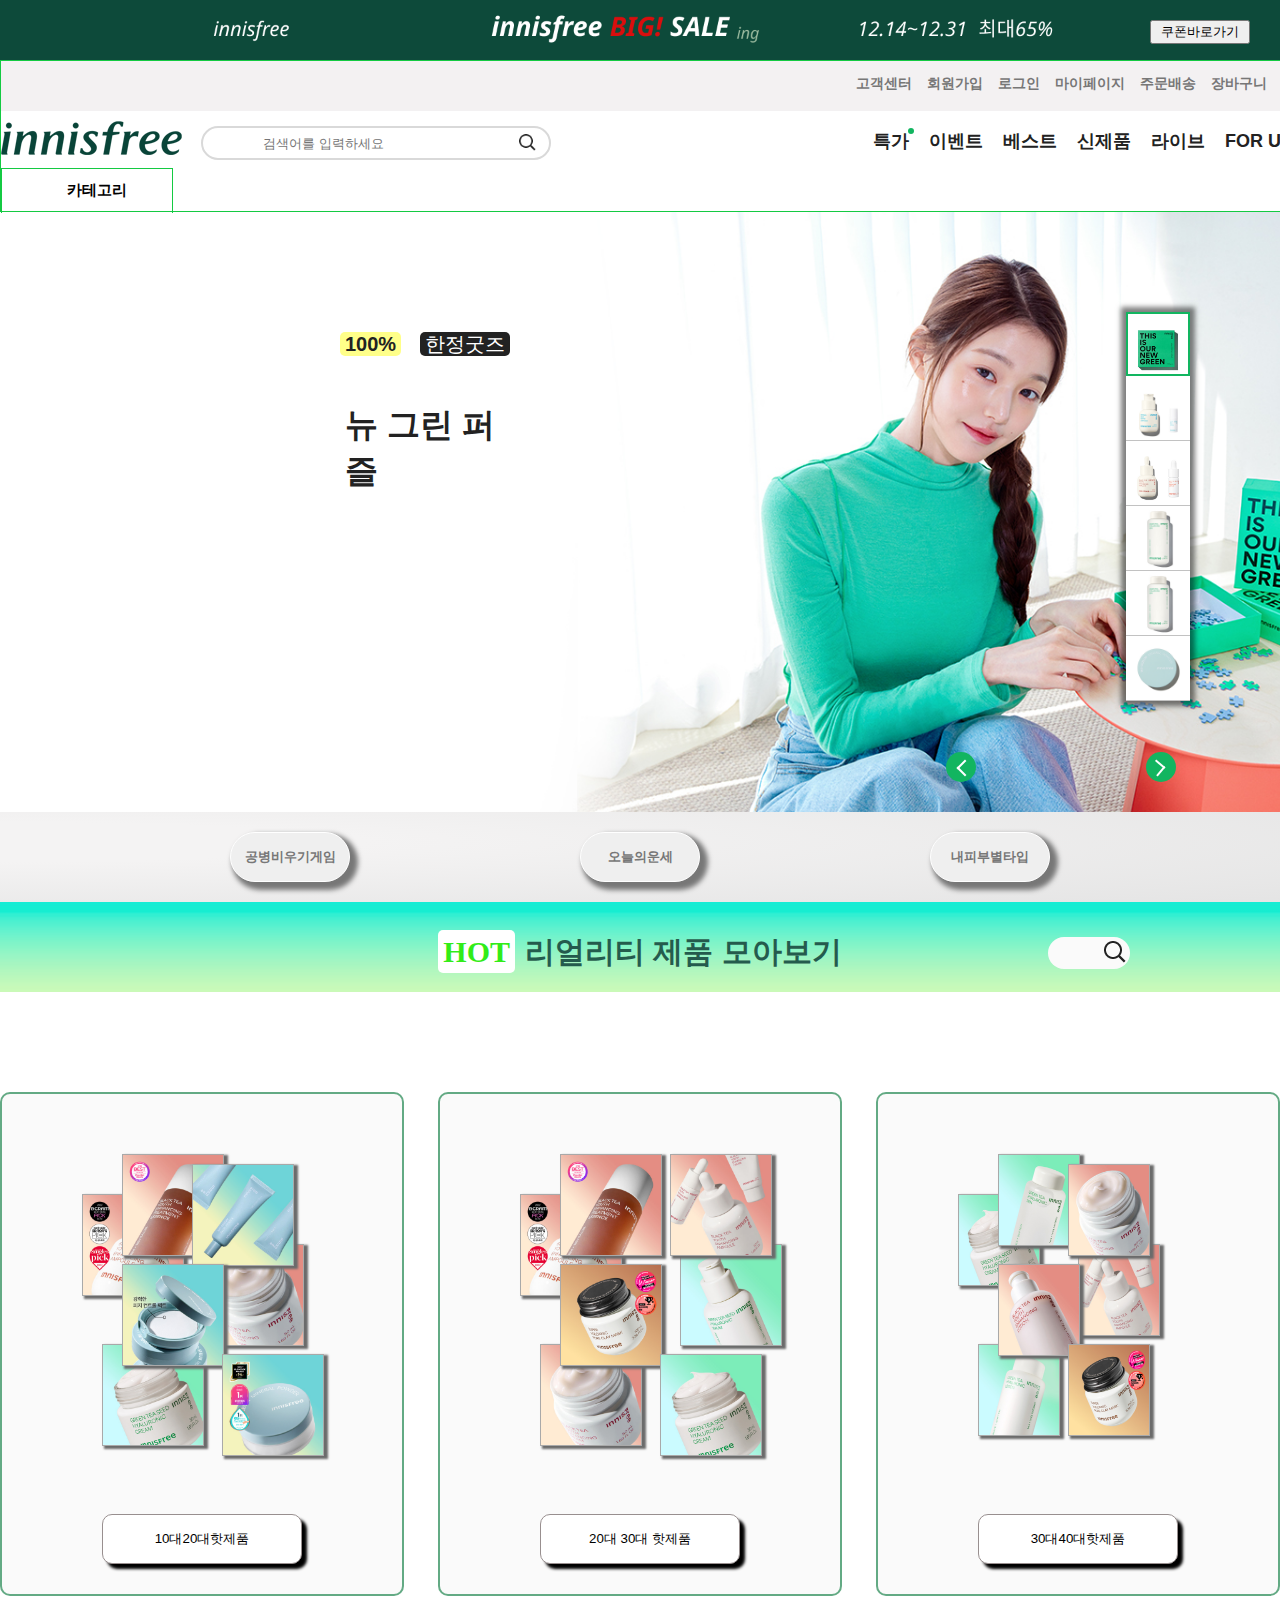
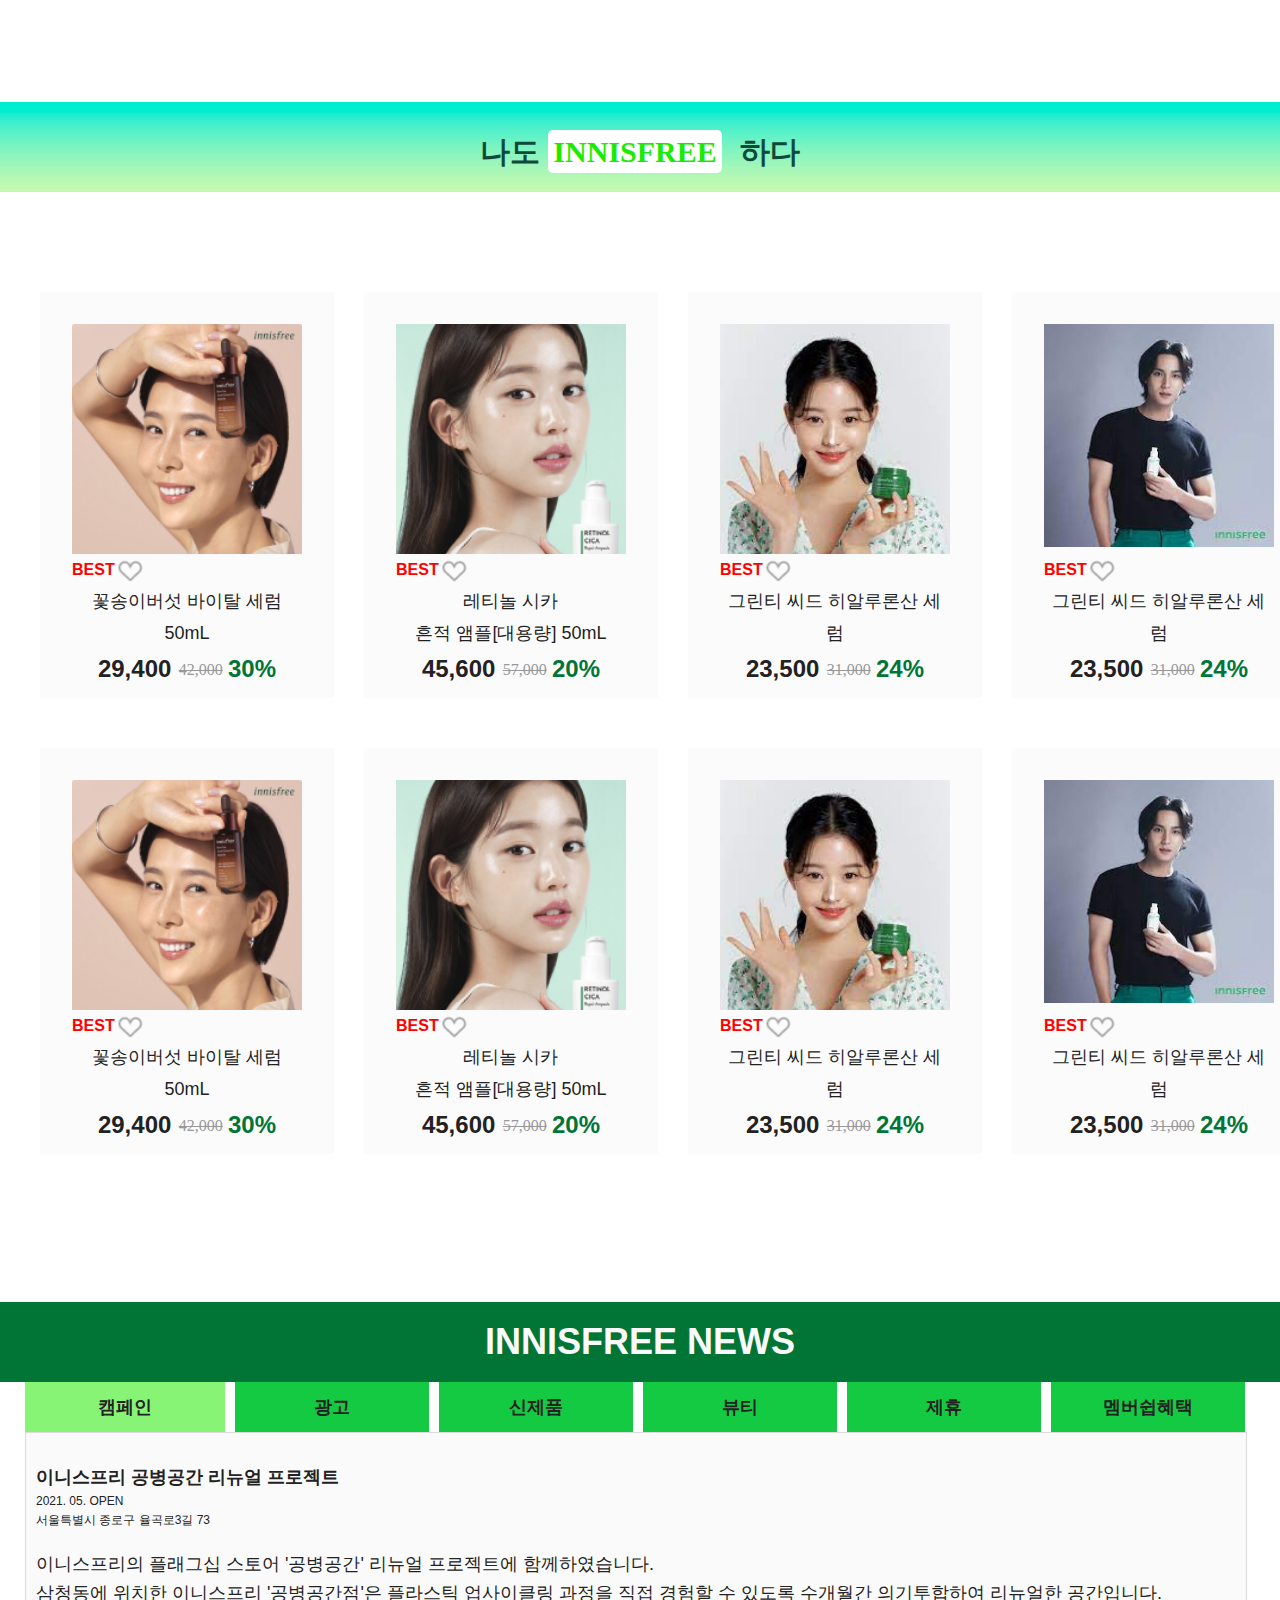
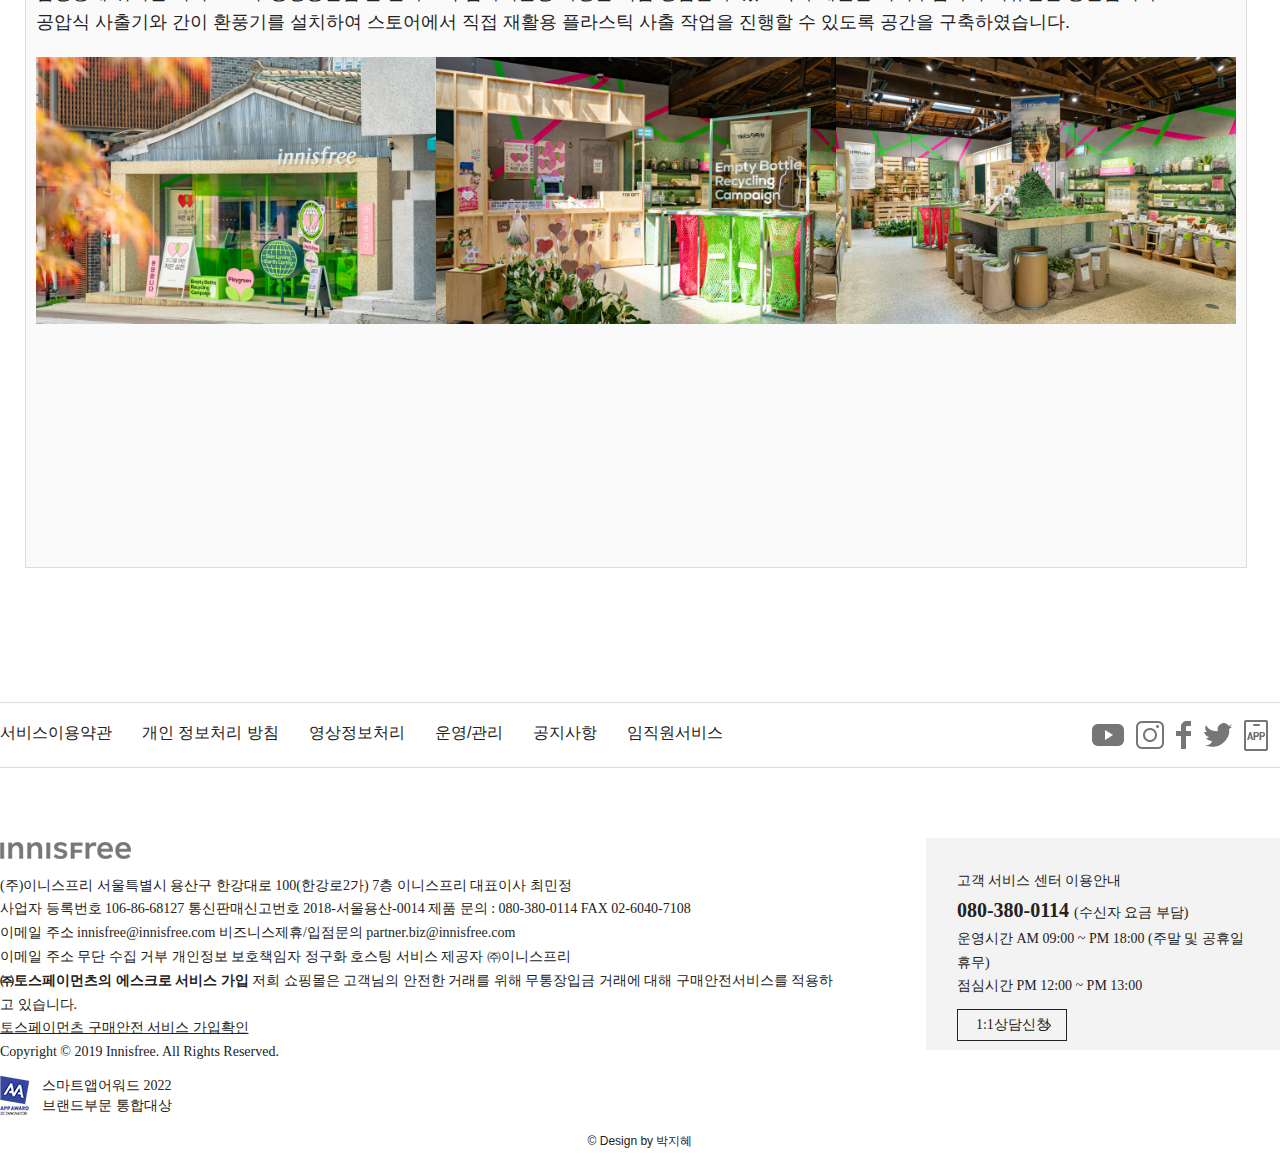
==== commit d778434a: "수정완료" ====
--- a/index.html
+++ b/index.html
@@ -647,8 +647,8 @@
                     <span class="prod-name">2021. 05. OPEN <br>
                       서울특별시 종로구 율곡로3길 73</span>
                     <p class="price">
-                      이니스프리의 플래그십 스토어 '공병공간' 리뉴얼 프로젝트에 함께하였습니다.
-                      삼청동에 위치한 이니스프리 '공병공간점'은 플라스틱 업사이클링 과정을 직접 경험할 수 있도록 수개월간 의기투합하여 리뉴얼한 공간입니다. 공압식 사출기와 간이 환풍기를 설치하여 스토어에서 직접 재활용 플라스틱 사출 작업을 진행할 수 있도록 공간을 구축하였습니다.
+                      이니스프리의 플래그십 스토어 '공병공간' 리뉴얼 프로젝트에 함께하였습니다. <br>
+                      삼청동에 위치한 이니스프리 '공병공간점'은 플라스틱 업사이클링 과정을 직접 경험할 수 있도록 수개월간 의기투합하여 리뉴얼한 공간입니다. <br> 공압식 사출기와 간이 환풍기를 설치하여 스토어에서 직접 재활용 플라스틱 사출 작업을 진행할 수 있도록 공간을 구축하였습니다.
                     </p>
                    
                   <ul>
--- a/css/style.css
+++ b/css/style.css
@@ -184,7 +184,6 @@
   content: "";
   display: inline-block;
   margin: 0 10px 0 0;
-  background: url(https://static.oliveyoung.co.kr/pc-static-root/image/comm/ico_menu_off.png) 0 14px no-repeat;
   width: 24px;
   height: 44px;
   vertical-align: middle;
@@ -335,7 +334,6 @@
 }
 #wrap > section .slides > .slides-container > p:nth-child(3) {
   background-image: url(./../images/new/BM11_395_left_pc.jpg);
-  background-position: -80px 0;
 }
 #wrap > section .slides > .slides-container > p:nth-child(4) {
   background-image: url(./../images/image/BM11_269_left_pc.jpg);
@@ -343,7 +341,6 @@
 }
 #wrap > section .slides > .slides-container > p:nth-child(5) {
   background-image: url(./../images/new/innisfreepng.png);
-  background-position: -100px 0;
 }
 #wrap > section .slides > .slides-container > p:nth-child(6) {
   background-image: url(./../images/bigimage_1.jpg);
@@ -357,12 +354,13 @@
   position: relative;
   left: 50%;
   width: 200px;
-  margin-left: -150px;
+  margin-left: -200px;
 }
 #wrap > section .slides > .slides-container > p > .tit > span {
   width: 100%;
   position: absolute;
   top: 20%;
+  margin-left: -100px;
   font-size: 20px;
 }
 #wrap > section .slides > .slides-container > p > .tit > span > strong {
@@ -400,7 +398,7 @@
   position: absolute;
   left: -140px;
   top: 180px;
-  width: 500px;
+  width: 600px;
   font-size: 30px;
   color: #222;
   text-align: center;
@@ -420,14 +418,15 @@
   color: #222;
   text-shadow: 0 1px 0 #CCC, 0 2px 0 #CCC, 0 3px 0 #CCC, 0 4px 0 #CCC, 0 5px 0 #CCC, 0 6px 0 transparent, 0 7px 0 transparent, 0 8px 0 transparent, 0 9px 0 transparent, 0 10px 10px rgba(0, 0, 0, 0.4);
   font-weight: 600;
-  font-size: 40px;
+  font-size: 35px;
   animation: emtext 4s ease-in-out infinite;
 }
 #wrap > section .slides > .slides-container > p > .slides-tit {
+  width: 100%;
   position: relative;
   left: 10%;
   top: 100px;
-  width: 300px;
+  width: 400px;
   color: #007536;
   text-align: center;
 }
@@ -437,10 +436,10 @@
   margin-top: 30px;
 }
 #wrap > section .slides > .slides-container > p > .slides-tit > .slides1tit > img {
+  display: block;
   width: 250px;
   margin-top: 20px;
-  margin-left: 20px;
-  display: block;
+  margin-left: 70px;
 }
 #wrap > section .slides > .slides-container > p > .slides-tit > .slides2tit {
   font-size: 18px;
@@ -572,6 +571,7 @@
   border: 1px solid #777;
 }
 #wrap > #hot-real-list {
+  width: 100%;
   height: 800px;
 }
 #wrap > #hot-real-list > h1 {
@@ -873,6 +873,7 @@
   box-shadow: #575757 0px 0px 0px 0;
 }
 #wrap > #contents {
+  width: 100%;
   height: 1200px;
 }
 #wrap > #contents > h1 {
@@ -886,7 +887,6 @@
   text-align: center;
   background-image: url(./../images/bg-gds.png);
   background-repeat: no-repeat;
-  opacity: 0.9;
   color: #0d4a3a;
 }
 #wrap > #contents > h1 > span {
@@ -898,7 +898,7 @@
   margin-right: 10px;
 }
 #wrap > #contents > .contents-container > .swiper > .swiper-slides {
-  width: 1280px;
+  width: 1200px;
   margin: 60px auto;
 }
 #wrap > #contents > .contents-container > .swiper > .swiper-slides > ul {
@@ -909,7 +909,7 @@
   margin-top: 50px;
 }
 #wrap > #contents > .contents-container > .swiper > .swiper-slides > ul > li {
-  padding: 30px;
+  padding: 32px;
   width: 240px;
   margin-right: 30px;
   background-position: center center;
@@ -922,7 +922,7 @@
           backface-visibility: hidden;
   background: url(./../images/new/INNISFREEBG-1.png);
   background-repeat: no-repeat;
-  background-size: 100%;
+  background-size: cover;
 }
 #wrap > #contents > .contents-container > .swiper > .swiper-slides > ul > li > a {
   display: block;
@@ -988,7 +988,7 @@
   color: #007536;
 }
 #wrap > #contents-news {
-  height: 900px;
+  height: 1000px;
 }
 #wrap > #contents-news > h1 {
   margin: 0 auto;
@@ -1039,7 +1039,7 @@
   margin-bottom: 30px;
 }
 #wrap > #contents-news > .news-container > .news-iteam > li > .news-iteam-list > .prod > .price {
-  width: 620px;
+  width: 100%;
   font-size: 18px;
   margin-top: 20px;
   margin-bottom: 20px;
